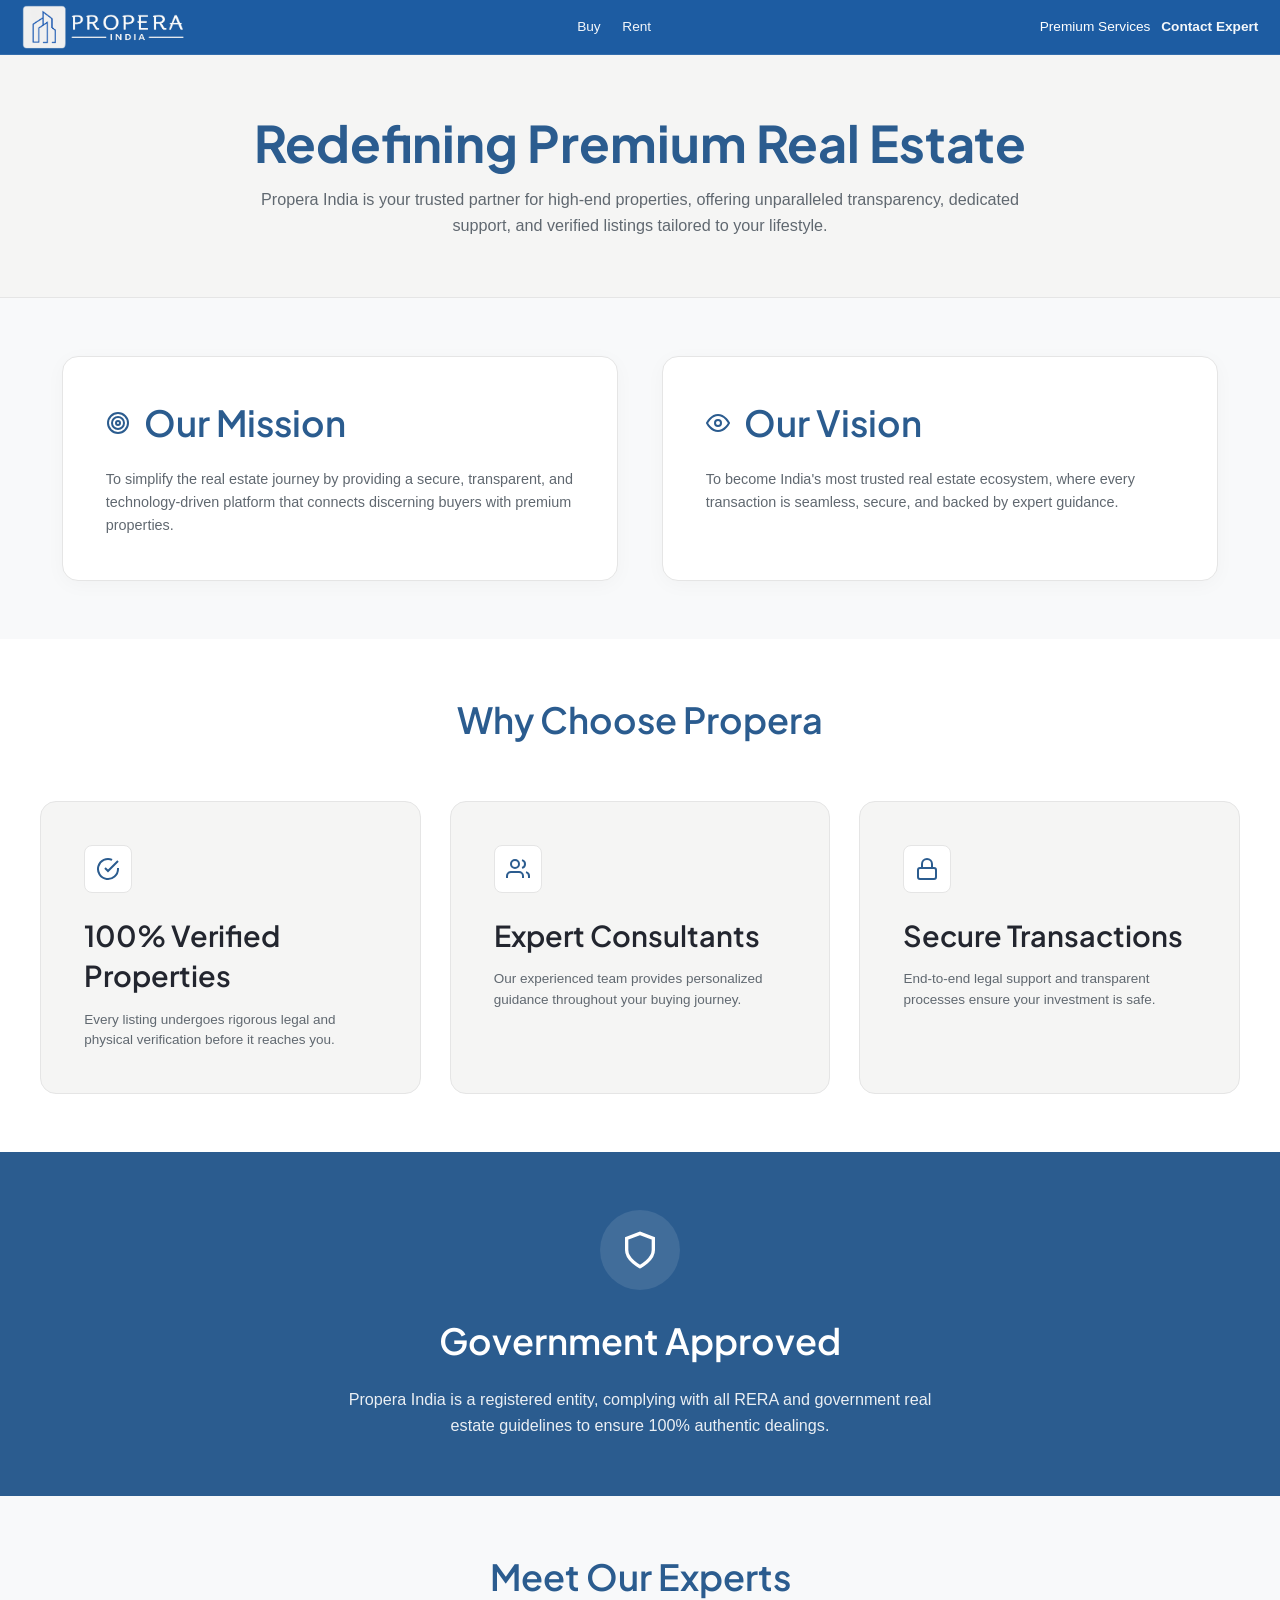
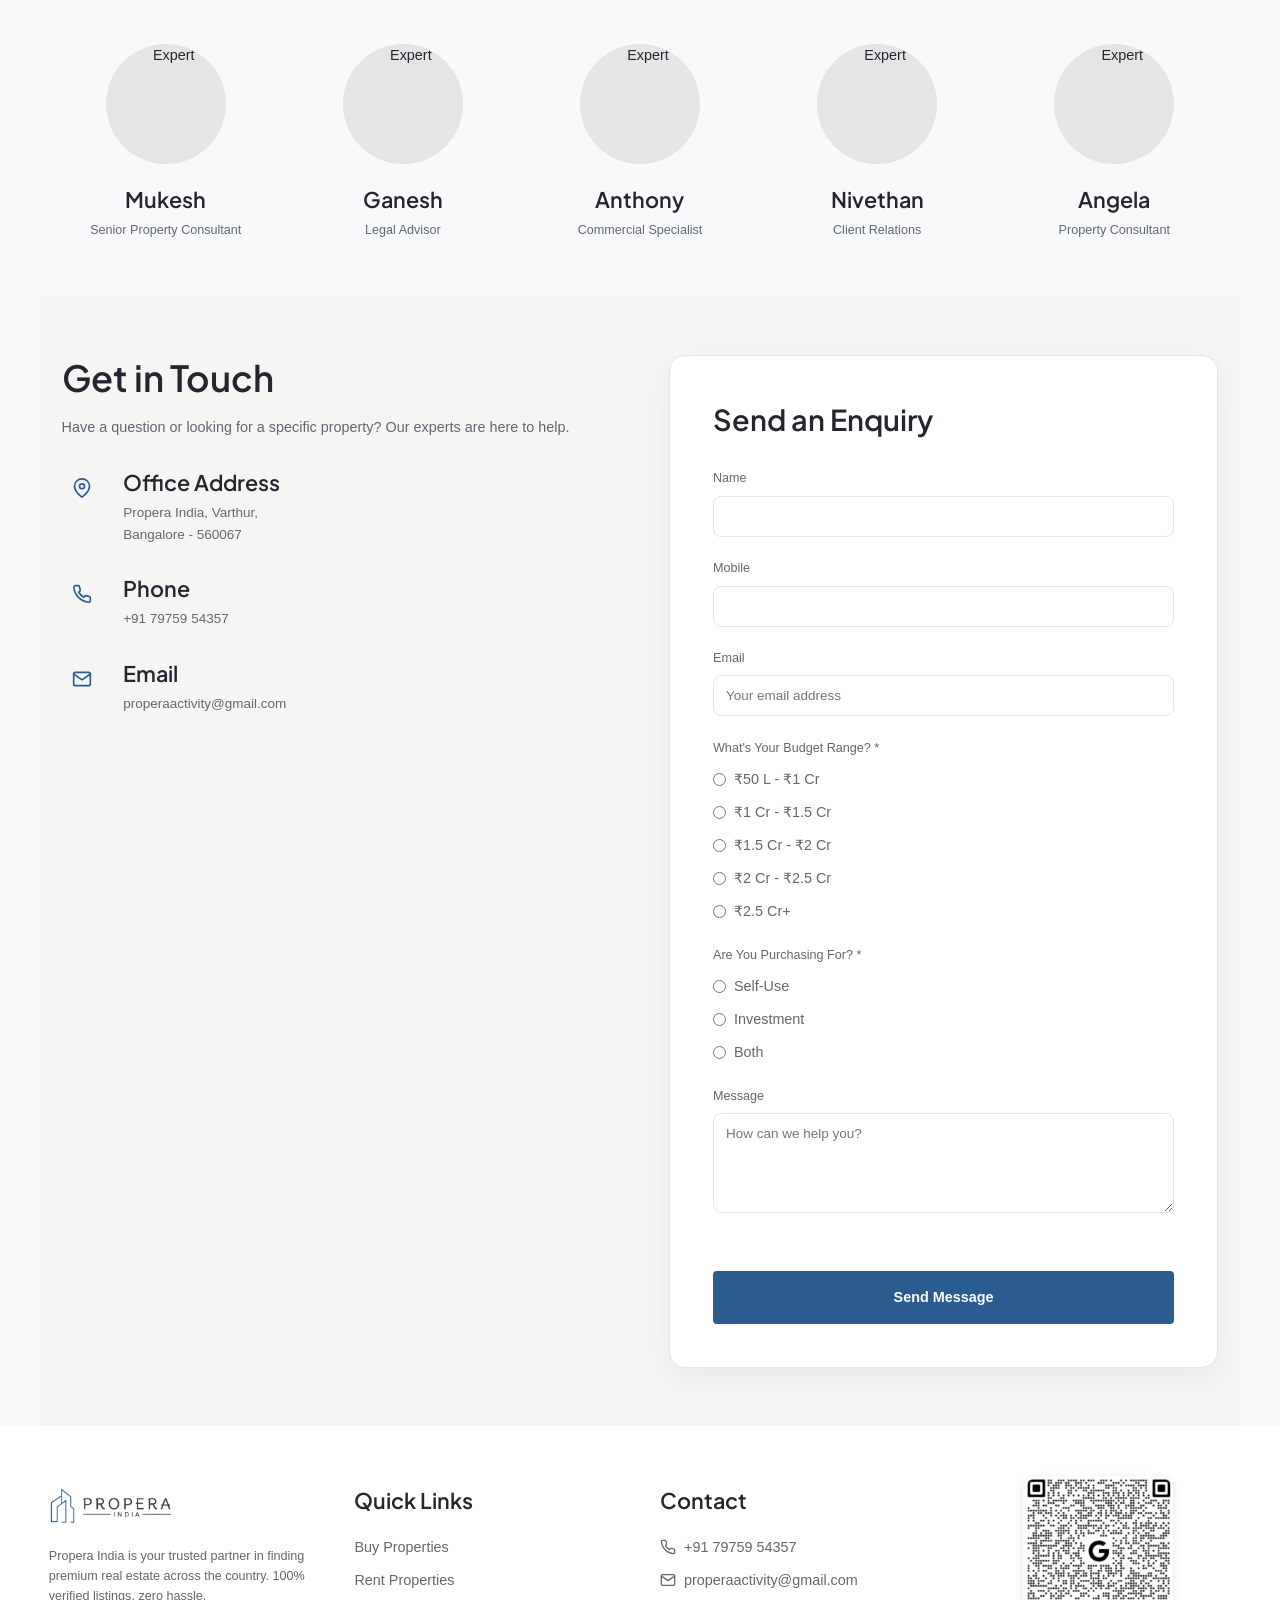
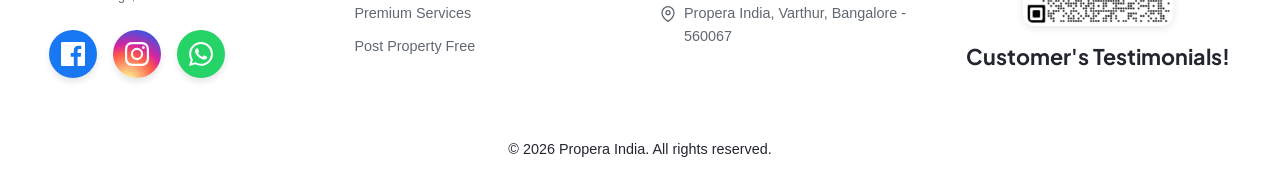
==== about-contact.html @ 92780ba9 "alignment fix" ====
<!DOCTYPE html>
<html lang="en">
<head>
    <meta charset="UTF-8">
    <meta name="viewport" content="width=device-width, initial-scale=1.0">
    <title>About Us & Contact - Propera India</title>
    
    <link rel="preconnect" href="https://fonts.googleapis.com">
    <link rel="preconnect" href="https://fonts.gstatic.com" crossorigin>
    <link href="https://fonts.googleapis.com/css2?family=Plus+Jakarta+Sans:wght@400;500;600;700&display=swap" rel="stylesheet">
    
    <link rel="stylesheet" href="css/navbar.css">
    <link rel="stylesheet" href="css/design-system.css">
    <link rel="stylesheet" href="css/about.css">


  


  
    
    <script src="js/form-handler.js" defer></script>
    <link rel="stylesheet" href="css/responsive.css">
</head>
<body class="theme-root">

  <!-- Navbar -->
  <header class="navbar">
    <div class="navbar-container">
      <div class="logo">
        <a href="index.html" style="display:flex; align-items:center;">
            <img src="assets/RibbonLogo.png" alt="Propera Logo" style="height: 44px; width: auto; object-fit: contain;">
        </a>
      </div>
      <nav class="nav-links">
        <a href="searchbuy.html" class="nav-item">Buy</a>
        <a href="searchrent.html" class="nav-item">Rent</a>
      </nav>
      <div class="nav-actions">
        <a href="premium-services.html" class="nav-item" style="color: white;">Premium Services</a>
        <a href="about-contact.html#contact" class="nav-item contact-expert-btn">Contact Expert</a>
      </div>
    </div>
  </header>

    <main>
        <!-- Hero Section -->
        <section class="about-hero">
            <div class="about-hero-content">
                <h1>Redefining Premium Real Estate</h1>
                <p>Propera India is your trusted partner for high-end properties, offering unparalleled transparency, dedicated support, and verified listings tailored to your lifestyle.</p>
            </div>
        </section>

        <!-- Mission & Vision -->
        <section class="mission-vision">
            <div class="mv-card">
                <h2>
                    <svg width="24" height="24" viewBox="0 0 24 24" fill="none" stroke="currentColor" stroke-width="2"><circle cx="12" cy="12" r="10"></circle><circle cx="12" cy="12" r="6"></circle><circle cx="12" cy="12" r="2"></circle></svg>
                    Our Mission
                </h2>
                <p class="text-muted" style="line-height: 1.6;">To simplify the real estate journey by providing a secure, transparent, and technology-driven platform that connects discerning buyers with premium properties.</p>
            </div>
            <div class="mv-card">
                <h2>
                    <svg width="24" height="24" viewBox="0 0 24 24" fill="none" stroke="currentColor" stroke-width="2"><path d="M1 12s4-8 11-8 11 8 11 8-4 8-11 8-11-8-11-8z"></path><circle cx="12" cy="12" r="3"></circle></svg>
                    Our Vision
                </h2>
                <p class="text-muted" style="line-height: 1.6;">To become India's most trusted real estate ecosystem, where every transaction is seamless, secure, and backed by expert guidance.</p>
            </div>
        </section>

        <!-- Why Propera -->
        <section class="why-section">
            <h2 class="section-title">Why Choose Propera</h2>
            <div class="trust-grid">
                <div class="trust-card">
                    <div class="trust-icon">
                        <svg width="24" height="24" viewBox="0 0 24 24" fill="none" stroke="currentColor" stroke-width="2"><path d="M22 11.08V12a10 10 0 1 1-5.93-9.14"></path><polyline points="22 4 12 14.01 9 11.01"></polyline></svg>
                    </div>
                    <h3>100% Verified Properties</h3>
                    <p>Every listing undergoes rigorous legal and physical verification before it reaches you.</p>
                </div>
                <div class="trust-card">
                    <div class="trust-icon">
                        <svg width="24" height="24" viewBox="0 0 24 24" fill="none" stroke="currentColor" stroke-width="2"><path d="M17 21v-2a4 4 0 0 0-4-4H5a4 4 0 0 0-4 4v2"></path><circle cx="9" cy="7" r="4"></circle><path d="M23 21v-2a4 4 0 0 0-3-3.87"></path><path d="M16 3.13a4 4 0 0 1 0 7.75"></path></svg>
                    </div>
                    <h3>Expert Consultants</h3>
                    <p>Our experienced team provides personalized guidance throughout your buying journey.</p>
                </div>
                <div class="trust-card">
                    <div class="trust-icon">
                        <svg width="24" height="24" viewBox="0 0 24 24" fill="none" stroke="currentColor" stroke-width="2"><rect x="3" y="11" width="18" height="11" rx="2" ry="2"></rect><path d="M7 11V7a5 5 0 0 1 10 0v4"></path></svg>
                    </div>
                    <h3>Secure Transactions</h3>
                    <p>End-to-end legal support and transparent processes ensure your investment is safe.</p>
                </div>
            </div>
        </section>

        <!-- Government Verification -->
        <section class="gov-verified-section">
            <div class="gov-content">
                <div class="gov-shield">
                    <svg width="40" height="40" viewBox="0 0 24 24" fill="none" stroke="currentColor" stroke-width="2"><path d="M12 22s8-4 8-10V5l-8-3-8 3v7c0 6 8 10 8 10z"></path></svg>
                </div>
                <h2>Government Approved</h2>
                <p>Propera India is a registered entity, complying with all RERA and government real estate guidelines to ensure 100% authentic dealings.</p>
            </div>
        </section>

        <!-- Meet Experts -->
        <section class="team-section">
            <h2 class="section-title" style="margin-bottom: var(--space-xl);">Meet Our Experts</h2>
            <div class="team-grid">
                <div class="team-member">
                    <img src="https://images.unsplash.com/photo-1560250097-0b93528c311a?auto=format&fit=crop&w=200&q=80" alt="Expert" class="team-avatar">
                    <h4>Mukesh</h4>
                    <p class="team-role">Senior Property Consultant</p>
                </div>
                <div class="team-member">
                    <img src="https://images.unsplash.com/photo-1573496359142-b8d87734a5a2?auto=format&fit=crop&w=200&q=80" alt="Expert" class="team-avatar">
                    <h4>Ganesh</h4>
                    <p class="team-role">Legal Advisor</p>
                </div>
                <div class="team-member">
                    <img src="https://images.unsplash.com/photo-1519085360753-af0119f7cbe7?auto=format&fit=crop&w=200&q=80" alt="Expert" class="team-avatar">
                    <h4>Anthony</h4>
                    <p class="team-role">Commercial Specialist</p>
                </div>
                <div class="team-member">
                    <img src="https://images.unsplash.com/photo-1580489944761-15a19d654956?auto=format&fit=crop&w=200&q=80" alt="Expert" class="team-avatar">
                    <h4>Nivethan</h4>
                    <p class="team-role">Client Relations</p>
                </div>
                <div class="team-member">
                    <img src="https://images.unsplash.com/photo-1573497019940-1c28c88b4f3e?auto=format&fit=crop&w=200&q=80" alt="Expert" class="team-avatar">
                    <h4>Angela</h4>
                    <p class="team-role">Property Consultant</p>
                </div>
            </div>
        </section>

        <!-- Contact Section (Split Layout) -->
        <section id="contact" class="split-section" style="background: var(--color-5);">
            <div>
                <h2 class="text-h2" style="margin-bottom: var(--space-sm);">Get in Touch</h2>
                <p class="text-muted">Have a question or looking for a specific property? Our experts are here to help.</p>
                
                <div class="contact-details">
                    <div class="contact-item">
                        <div class="contact-icon">
                            <svg width="20" height="20" viewBox="0 0 24 24" fill="none" stroke="currentColor" stroke-width="2"><path d="M21 10c0 7-9 13-9 13s-9-6-9-13a9 9 0 0 1 18 0z"></path><circle cx="12" cy="10" r="3"></circle></svg>
                        </div>
                        <div>
                            <h4>Office Address</h4>
                            <p>Propera India, Varthur,<br>Bangalore - 560067</p>
                        </div>
                    </div>
                    <div class="contact-item">
                        <div class="contact-icon">
                            <svg width="20" height="20" viewBox="0 0 24 24" fill="none" stroke="currentColor" stroke-width="2"><path d="M22 16.92v3a2 2 0 0 1-2.18 2 19.79 19.79 0 0 1-8.63-3.07 19.5 19.5 0 0 1-6-6 19.79 19.79 0 0 1-3.07-8.67A2 2 0 0 1 4.11 2h3a2 2 0 0 1 2 1.72 12.84 12.84 0 0 0 .7 2.81 2 2 0 0 1-.45 2.11L8.09 9.91a16 16 0 0 0 6 6l1.27-1.27a2 2 0 0 1 2.11-.45 12.84 12.84 0 0 0 2.81.7A2 2 0 0 1 22 16.92z"></path></svg>
                        </div>
                        <div>
                            <h4>Phone</h4>
                            <p>+91 79759 54357</p>
                        </div>
                    </div>
                    <div class="contact-item">
                        <div class="contact-icon">
                            <svg width="20" height="20" viewBox="0 0 24 24" fill="none" stroke="currentColor" stroke-width="2"><path d="M4 4h16c1.1 0 2 .9 2 2v12c0 1.1-.9 2-2 2H4c-1.1 0-2-.9-2-2V6c0-1.1.9-2 2-2z"></path><polyline points="22,6 12,13 2,6"></polyline></svg>
                        </div>
                        <div>
                            <h4>Email</h4>
                            <p>properaactivity@gmail.com</p>
                        </div>
                    </div>
                </div>
            </div>

            <div class="form-card">
                <h3 class="text-h3" style="margin-bottom: var(--space-lg);">Send an Enquiry</h3>
                <form class="form-auto-submit" data-source="Contact Form">
                    <div class="form-group">
                        <label class="input-label">Name</label>
                        <input type="text" class="input-field" style="background: white;" name="name" required>
                    </div>
                    <div class="form-group">
                        <label class="input-label">Mobile</label>
                        <input type="tel" class="input-field" style="background: white;" name="phone" required>
                    </div>
                    <div class="form-group">
                        <label class="input-label">Email</label>
                        <input type="email" class="input-field" style="background: white;" name="email" placeholder="Your email address">
                    </div>
                    <div class="form-group" style="margin-top: var(--space-md);">
                        <label class="input-label">What's Your Budget Range? *</label>
                        <div style="display: flex; flex-direction: column; gap: 10px; margin-top: 10px; color: var(--color-text-muted);">
                            <label style="display: flex; align-items: center; gap: 8px; cursor: pointer;"><input type="radio" name="budget" value="₹50 L - ₹1 Cr" required> ₹50 L - ₹1 Cr</label>
                            <label style="display: flex; align-items: center; gap: 8px; cursor: pointer;"><input type="radio" name="budget" value="₹1 Cr - ₹1.5 Cr" required> ₹1 Cr - ₹1.5 Cr</label>
                            <label style="display: flex; align-items: center; gap: 8px; cursor: pointer;"><input type="radio" name="budget" value="₹1.5 Cr - ₹2 Cr" required> ₹1.5 Cr - ₹2 Cr</label>
                            <label style="display: flex; align-items: center; gap: 8px; cursor: pointer;"><input type="radio" name="budget" value="₹2 Cr - ₹2.5 Cr" required> ₹2 Cr - ₹2.5 Cr</label>
                            <label style="display: flex; align-items: center; gap: 8px; cursor: pointer;"><input type="radio" name="budget" value="₹2.5 Cr+" required> ₹2.5 Cr+</label>
                        </div>
                    </div>
                    <div class="form-group" style="margin-top: var(--space-md);">
                        <label class="input-label">Are You Purchasing For? *</label>
                        <div style="display: flex; flex-direction: column; gap: 10px; margin-top: 10px; color: var(--color-text-muted);">
                            <label style="display: flex; align-items: center; gap: 8px; cursor: pointer;"><input type="radio" name="interestedIn" value="Self-Use" required> Self-Use</label>
                            <label style="display: flex; align-items: center; gap: 8px; cursor: pointer;"><input type="radio" name="interestedIn" value="Investment" required> Investment</label>
                            <label style="display: flex; align-items: center; gap: 8px; cursor: pointer;"><input type="radio" name="interestedIn" value="Both" required> Both</label>
                        </div>
                    </div>
                    <div class="form-group" style="margin-top: var(--space-md);">
                        <label class="input-label">Message</label>
                        <textarea class="input-field" style="background: white;" name="message" placeholder="How can we help you?" required></textarea>
                    </div>
                    <button type="submit" class="btn btn-primary btn-block" style="margin-top: var(--space-lg); width: 100%; padding: 15px;">Send Message</button>
                </form>
            </div>
        </section>

    </main>

    

<script src="js/app.js" defer></script>

<footer style="padding: 60px 20px 20px 20px; background: white; border-top: 1px solid var(--border);">
    <div class="container grid grid-cols-4" style="gap: 40px; margin-bottom: 40px;">
      <div>
        <img src="assets/logoDARK.png" alt="Propera Logo" style="height: 40px; margin-bottom: 20px;">
        <p class="text-muted text-body-sm">Propera India is your trusted partner in finding premium real estate across the country. 100% verified listings, zero hassle.</p>
        <div style="margin-top: 24px;">
          <div style="display: flex; gap: 16px;">
            <a href="https://www.facebook.com/people/Propera-India-Realty/61590039786236/" target="_blank" rel="noopener" style="display: flex; align-items: center; justify-content: center; width: 48px; height: 48px; background: #1877F2; color: white; border-radius: 50%; text-decoration: none; transition: transform 0.2s; box-shadow: 0 4px 6px rgba(0,0,0,0.1);" onmouseover="this.style.transform='scale(1.15)'" onmouseout="this.style.transform='scale(1)'" aria-label="Facebook">
              <svg width="24" height="24" fill="currentColor" viewBox="0 0 24 24"><path d="M22.675 0h-21.35C.597 0 0 .597 0 1.325v21.351C0 23.403.597 24 1.325 24H12.82v-9.294H9.692v-3.622h3.128V8.413c0-3.1 1.893-4.788 4.659-4.788 1.325 0 2.463.099 2.795.143v3.24l-1.918.001c-1.504 0-1.795.715-1.795 1.763v2.313h3.587l-.467 3.622h-3.12V24h6.116c.73 0 1.323-.597 1.323-1.325V1.325C24 .597 23.403 0 22.675 0z"/></svg>
            </a>
            <a href="https://www.instagram.com/propera.india/" target="_blank" rel="noopener" style="display: flex; align-items: center; justify-content: center; width: 48px; height: 48px; background: radial-gradient(circle at 30% 107%, #fdf497 0%, #fdf497 5%, #fd5949 45%,#d6249f 60%,#285AEB 90%); color: white; border-radius: 50%; text-decoration: none; transition: transform 0.2s; box-shadow: 0 4px 6px rgba(0,0,0,0.1);" onmouseover="this.style.transform='scale(1.15)'" onmouseout="this.style.transform='scale(1)'" aria-label="Instagram">
              <svg width="24" height="24" fill="currentColor" viewBox="0 0 24 24"><path d="M12 2.163c3.204 0 3.584.012 4.85.07 3.252.148 4.771 1.691 4.919 4.919.058 1.265.069 1.645.069 4.849 0 3.205-.012 3.584-.069 4.849-.149 3.225-1.664 4.771-4.919 4.919-1.266.058-1.644.07-4.85.07-3.204 0-3.584-.012-4.849-.07-3.26-.149-4.771-1.699-4.919-4.92-.058-1.265-.07-1.644-.07-4.849 0-3.204.013-3.583.07-4.849.149-3.227 1.664-4.771 4.919-4.919 1.266-.057 1.645-.069 4.849-.069zM12 0C8.741 0 8.333.014 7.053.072 2.695.272.273 2.69.073 7.052.014 8.333 0 8.741 0 12c0 3.259.014 3.668.072 4.948.2 4.358 2.618 6.78 6.98 6.98C8.333 23.986 8.741 24 12 24c3.259 0 3.668-.014 4.948-.072 4.354-.2 6.782-2.618 6.979-6.98.059-1.28.073-1.689.073-4.948 0-3.259-.014-3.667-.072-4.947-.196-4.354-2.617-6.78-6.979-6.98C15.668.014 15.259 0 12 0zm0 5.838a6.162 6.162 0 100 12.324 6.162 6.162 0 000-12.324zM12 16a4 4 0 110-8 4 4 0 010 8zm6.406-11.845a1.44 1.44 0 100 2.881 1.44 1.44 0 000-2.881z"/></svg>
            </a>
            <a href="https://wa.me/917975954357" target="_blank" rel="noopener" style="display: flex; align-items: center; justify-content: center; width: 48px; height: 48px; background: #25D366; color: white; border-radius: 50%; text-decoration: none; transition: transform 0.2s; box-shadow: 0 4px 6px rgba(0,0,0,0.1);" onmouseover="this.style.transform='scale(1.15)'" onmouseout="this.style.transform='scale(1)'" aria-label="WhatsApp">
              <svg width="24" height="24" fill="currentColor" viewBox="0 0 24 24"><path d="M17.472 14.382c-.297-.149-1.758-.867-2.03-.967-.273-.099-.471-.148-.67.15-.197.297-.767.966-.94 1.164-.173.199-.347.223-.644.075-.297-.15-1.255-.463-2.39-1.475-.883-.788-1.48-1.761-1.653-2.059-.173-.297-.018-.458.13-.606.134-.133.298-.347.446-.52.149-.174.198-.298.298-.497.099-.198.05-.371-.025-.52-.075-.149-.669-1.612-.916-2.207-.242-.579-.487-.5-.669-.51a12.8 12.8 0 0 0-.57-.01c-.198 0-.52.074-.792.372-.272.297-1.04 1.016-1.04 2.479 0 1.462 1.065 2.875 1.213 3.074.149.198 2.096 3.2 5.077 4.487.709.306 1.262.489 1.694.625.712.227 1.36.195 1.871.118.571-.085 1.758-.719 2.006-1.413.248-.694.248-1.289.173-1.413-.074-.124-.272-.198-.57-.347m-5.421 7.403h-.004a9.87 9.87 0 0 1-5.031-1.378l-.361-.214-3.741.982.998-3.648-.235-.374a9.86 9.86 0 0 1-1.51-5.26c.001-5.45 4.436-9.884 9.888-9.884 2.64 0 5.122 1.03 6.988 2.898a9.825 9.825 0 0 1 2.893 6.994c-.003 5.45-4.437 9.884-9.885 9.884m8.413-18.297A11.815 11.815 0 0 0 12.05 0C5.495 0 .16 5.335.157 11.892c0 2.096.547 4.142 1.588 5.945L.057 24l6.305-1.654a11.882 11.882 0 0 0 5.683 1.448h.005c6.554 0 11.89-5.335 11.893-11.893a11.821 11.821 0 0 0-3.48-8.413z"/></svg>
            </a>
          </div>
        </div>
      </div>
      <div>
        <h4 class="text-h4" style="margin-bottom: 20px;">Quick Links</h4>
        <ul style="list-style: none; padding: 0; display: flex; flex-direction: column; gap: 10px;">
          <li><a href="searchbuy.html" style="color: var(--text-secondary); text-decoration: none;">Buy Properties</a></li>
          <li><a href="searchrent.html" style="color: var(--text-secondary); text-decoration: none;">Rent Properties</a></li>
          <li><a href="premium-services.html" style="color: var(--text-secondary); text-decoration: none;">Premium Services</a></li>
          <li><a href="post-property.html" style="color: var(--text-secondary); text-decoration: none;">Post Property Free</a></li>
        </ul>
      </div>
      <div>
        <h4 class="text-h4" style="margin-bottom: 20px;">Contact</h4>
        <ul style="list-style: none; padding: 0; display: flex; flex-direction: column; gap: 10px;">
          <li style="color: var(--text-secondary); display: flex; align-items: center; gap: 8px;">
            <svg width="16" height="16" viewBox="0 0 24 24" fill="none" stroke="currentColor" stroke-width="2" stroke-linecap="round" stroke-linejoin="round"><path d="M22 16.92v3a2 2 0 0 1-2.18 2 19.79 19.79 0 0 1-8.63-3.07 19.5 19.5 0 0 1-6-6 19.79 19.79 0 0 1-3.07-8.67A2 2 0 0 1 4.11 2h3a2 2 0 0 1 2 1.72 12.84 12.84 0 0 0 .7 2.81 2 2 0 0 1-.45 2.11L8.09 9.91a16 16 0 0 0 6 6l1.27-1.27a2 2 0 0 1 2.11-.45 12.84 12.84 0 0 0 2.81.7A2 2 0 0 1 22 16.92z"></path></svg>
            +91 79759 54357
          </li>
          <li style="color: var(--text-secondary); display: flex; align-items: center; gap: 8px;">
            <svg width="16" height="16" viewBox="0 0 24 24" fill="none" stroke="currentColor" stroke-width="2" stroke-linecap="round" stroke-linejoin="round"><path d="M4 4h16c1.1 0 2 .9 2 2v12c0 1.1-.9 2-2 2H4c-1.1 0-2-.9-2-2V6c0-1.1.9-2 2-2z"></path><polyline points="22,6 12,13 2,6"></polyline></svg>
            properaactivity@gmail.com
          </li>
          <li style="color: var(--text-secondary); display: flex; align-items: flex-start; gap: 8px;">
            <svg width="16" height="16" viewBox="0 0 24 24" fill="none" stroke="currentColor" stroke-width="2" stroke-linecap="round" stroke-linejoin="round" style="flex-shrink: 0; margin-top: 4px;"><path d="M21 10c0 7-9 13-9 13s-9-6-9-13a9 9 0 0 1 18 0z"></path><circle cx="12" cy="10" r="3"></circle></svg>
            <span>Propera India, Varthur, Bangalore - 560067</span>
          </li>
        </ul>
      </div>
          <div style="text-align: center; display: flex; flex-direction: column; align-items: center; justify-content: center; margin-top: -16px;">
        <img src="assets/QR.png" alt="Customer Testimonials QR Code" style="width: 150px; height: 150px; object-fit: contain; border-radius: 12px; margin-bottom: 16px; box-shadow: 0 2px 8px rgba(0,0,0,0.1);">
        <h4 style="margin: 0; font-weight: 700; font-size: 1.2rem; color: var(--text-primary); white-space: nowrap;">Customer's Testimonials!</h4>
      </div>
    </div>
    <div style="text-align: center; color: var(--text-muted); padding-top: 20px; border-top: 1px solid var(--border);">
      <p style="margin: 0;">&copy; 2026 Propera India. All rights reserved.</p>
    </div>
  </footer>

  
</body>
---- css/navbar.css ----
/* Shared Navbar - Consistent across all pages */
.navbar {
    position: sticky;
    top: 0;
    width: 100%;
    background-color: rgb(29, 92, 162) !important;
    background: rgb(29, 92, 162) !important;
    backdrop-filter: none !important;
    -webkit-backdrop-filter: none !important;
    z-index: 1000;
    border-bottom: 1px solid rgba(255, 255, 255, 0.1);
}

.navbar-container {
    display: flex;
    align-items: center;
    justify-content: space-between;
    height: 54px; /* Reduced from 60px (10% scale) */
    max-width: 1440px; /* Scaled from 1600px (10% scale) */
    margin: 0 auto;
    padding: 0 1.5rem;
}

.logo {
    flex-shrink: 0;
}

.logo a {
    text-decoration: none;
}

.nav-links {
    display: none;
    gap: 1rem; /* Reduced gap to fit all items */
    align-items: center;
    flex-shrink: 1; /* allow shrinking if needed */
}

@media (min-width: 1100px) {
    .nav-links {
        display: flex;
    }
}

@media (min-width: 1200px) {
    .nav-links {
        gap: 1.5rem; /* More space on large screens */
    }
}

.nav-item {
    font-size: 0.95rem; /* Increased from 0.85rem */
    font-weight: 500;
    color: rgba(255, 255, 255, 0.95);
    text-decoration: none;
    white-space: nowrap;
    transition: color 0.2s;
}

.nav-item:hover {
    color: #ffffff;
}

.nav-badge {
    background: #6366f1; /* updated badge color */
    color: white;
    font-size: 0.7rem; /* Increased from 0.625rem */
    font-weight: 600;
    padding: 0.15rem 0.4rem;
    border-radius: 4px;
    margin-left: 0.25rem;
    vertical-align: middle;
}

.nav-dropdown {
    position: relative;
}

.nav-dropdown-content {
    display: none;
    position: absolute;
    top: 100%;
    left: 0;
    background: white;
    border: 1px solid #e5e5e5;
    border-radius: 8px;
    padding: 1rem;
    box-shadow: 0 8px 24px rgba(0,0,0,0.08);
    min-width: 180px;
    z-index: 100;
}

.nav-dropdown:hover > .nav-dropdown-content {
    display: block;
}

/* Nested dropdown styles */
.nav-nested-dropdown {
    position: relative;
}

.nav-nested-dropdown-content {
    display: none;
    position: absolute;
    top: 0;
    left: 100%;
    background: white;
    border: 1px solid #e5e5e5;
    border-radius: 8px;
    padding: 0.5rem 1rem;
    box-shadow: 0 8px 24px rgba(0,0,0,0.08);
    min-width: 135px;
    z-index: 101;
    margin-left: 2px;
}

.nav-nested-dropdown:hover > .nav-nested-dropdown-content {
    display: block;
}

.nav-dropdown-content .nav-nested-dropdown > a {
    display: flex;
    justify-content: space-between;
    align-items: center;
}

.nav-dropdown-title {
    font-size: 0.75rem;
    font-weight: 600;
    color: #9ca3af;
    text-transform: uppercase;
    letter-spacing: 0.05em;
    margin-bottom: 0.5rem;
    display: block;
}

.nav-dropdown-content a {
    display: block;
    padding: 0.4rem 0;
    font-size: 0.95rem; /* Increased from 0.875rem */
    color: #374151;
    text-decoration: none;
}

.nav-dropdown-content a:hover {
    color: #2B5C8F;
}

.nav-actions {
    display: none;
    gap: 0.75rem; /* Slightly increased gap for larger elements */
    align-items: center;
    flex-shrink: 0;
}

@media (min-width: 1100px) {
    .nav-actions {
        display: flex;
    }
}

.mobile-toggle {
    display: block;
    background: none;
    border: none;
    cursor: pointer;
    padding: 0.25rem;
    color: white; /* Changed from dark gray for blue navbar */
}

@media (min-width: 1100px) {
    .mobile-toggle {
        display: none;
    }
}

/* Mobile menu */
@media (max-width: 1099px) {
    .navbar-container {
        flex-wrap: wrap;
        height: auto;
        min-height: 54px;
    }
    .logo, .mobile-toggle {
        display: flex;
        align-items: center;
        height: 54px;
    }
    .mobile-toggle {
        margin-left: auto;
    }
    .nav-links.active {
        display: flex;
        flex-direction: column;
        width: 100%;
        background: rgb(29, 92, 162);
        padding: 1rem 0;
        border-top: 1px solid rgba(255, 255, 255, 0.1);
        gap: 0.75rem;
    }
    .nav-actions {
        display: none;
        flex-direction: column;
        width: 100%;
        gap: 0.75rem;
    }
    .nav-actions.active {
        display: flex;
        width: 100%;
        background: rgb(29, 92, 162);
        padding: 0 0 1.5rem 0;
    }
    .nav-owner-cta, .contact-expert-btn, .whatsapp-btn {
        width: 100%;
        text-align: center;
        justify-content: center;
    }
}

@media (min-width: 1100px) {
    .nav-links.active {
        display: none;
    }
}

/* Nav Owner CTA */
.nav-owner-cta {
    position: relative;
    overflow: hidden;
    background: #2a2656;
    color: white;
    display: inline-flex;
    align-items: center;
    justify-content: center;
    padding: 0 1.25rem;
    height: 32px; /* Reduced to match slimmer navbar */
    border-radius: 9999px;
    font-size: 0.95rem; /* Increased from 0.85rem */
    text-decoration: none;
    font-weight: 600;
    min-width: 153px; /* Increased to fit larger text */
}

.contact-expert-btn {
    font-size: 0.95rem !important;
    font-weight: 600 !important;
    white-space: nowrap;
}

.whatsapp-btn {
    display: inline-flex;
    align-items: center;
    gap: 0.3rem;
    background: #25D366;
    color: white;
    padding: 0.5rem 1rem;
    border-radius: 9999px;
    font-size: 0.95rem;
    font-weight: 600;
    text-decoration: none;
    white-space: nowrap;
    transition: background 0.2s;
}

.whatsapp-btn:hover {
    background: #20BA56;
}

.cta-default, .cta-hover {
    position: absolute;
    display: flex;
    align-items: center;
    gap: 0.35rem;
    width: 100%;
    height: 100%;
    justify-content: center;
    transition: transform 0.3s cubic-bezier(0.4, 0, 0.2, 1), filter 0.3s cubic-bezier(0.4, 0, 0.2, 1), opacity 0.3s ease;
}

.cta-default {
    transform: translateY(0);
    filter: blur(0);
    opacity: 1;
}

.cta-hover {
    transform: translateY(100%);
    opacity: 0;
}

.nav-owner-cta:hover .cta-default {
    transform: translateY(-50%);
    filter: blur(4px);
    opacity: 0;
}

.nav-owner-cta:hover .cta-hover {
    transform: translateY(0);
    opacity: 1;
}
---- css/design-system.css ----
/* 
  Propera India - Global Design System & Foundational Architecture
  Prioritizing performance, lightweight UI, and a premium feel.
*/

:root {
  /* Foundational Typography */
  --font-primary: 'Inter', -apple-system, BlinkMacSystemFont, "Segoe UI", Roboto, Helvetica, Arial, sans-serif;
  --font-heading: 'Plus Jakarta Sans', var(--font-primary); /* Use primary sans-serif fallback for consistency */
  
  /* Text Colors */
  --text-primary: #23262F;
  --text-secondary: #606870;
  --text-light: #FFFFFF;
  
  /* Background Colors */
  --bg-white: #FFFFFF;
  --bg-off-white: #F8F9FA;
  
  /* Spacing Rhythm */
  --space-xs: 0.5rem;
  --space-sm: 1rem;
  --space-md: 1.5rem;
  --space-lg: 2rem;
  --space-xl: 3rem;
  --space-xxl: 5rem;
  --space-section: 8rem;

  /* Border Radius */
  --radius-sm: 4px;
  --radius-md: 8px;
  --radius-lg: 16px;
  --radius-full: 9999px;

  /* Shadows for Premium Depth */
  --shadow-sm: 0 2px 8px rgba(0, 0, 0, 0.04);
  --shadow-md: 0 8px 24px rgba(0, 0, 0, 0.08);
  --shadow-lg: 0 16px 32px rgba(0, 0, 0, 0.12);
  --shadow-floating: 0 24px 48px rgba(0, 0, 0, 0.16);

  /* Transitions */
  --transition-fast: 0.2s cubic-bezier(0.4, 0, 0.2, 1);
  --transition-smooth: 0.3s cubic-bezier(0.4, 0, 0.2, 1);
}

/* ==========================================================================
   COLOR SYSTEM PLACEHOLDERS
   DO NOT finalize colors. Inject globally later.
   ========================================================================== */
.first-color { background: #F8F9FA; }
.second-color { background: #d3d6db; }
.third-color { background: #2B5C8F; }
.fourth-color { background: #2B5C8F; }

/* Variables referencing the color palette for component usage */
.theme-root {
  --color-1: #F8F9FA;
  --color-2: #d3d6db;
  --color-3: #2B5C8F;
  --color-4: #2B5C8F;
  --color-5: #f5f5f4;
  --color-border: #e5e5e5;
  --color-text: #23262F;
  --color-text-muted: #606870;
  --space-2xl: 4rem;
}

/* ==========================================================================
   RESET & BASE
   ========================================================================== */
*, *::before, *::after {
  box-sizing: border-box;
  margin: 0;
  padding: 0;
}

html {
  scroll-behavior: smooth;
  /* Fluid typography: scaled down by 10% from original (14.4px max instead of 16px) */
  font-size: clamp(12.6px, 0.9vw + 9px, 14.4px);
}

body {
  font-family: var(--font-primary);
  color: var(--text-primary);
  background-color: var(--bg-off-white);
  line-height: 1.6;
  -webkit-font-smoothing: antialiased;
  -moz-osx-font-smoothing: grayscale;
  overflow-x: hidden;
  /* Removed zoom: 0.9 as it breaks responsive design on resize */
}

img, picture, video, canvas, svg {
  display: block;
  max-width: 100%;
  height: auto;
}

a {
  color: inherit;
  text-decoration: none;
}

button {
  background: none;
  border: none;
  font: inherit;
  cursor: pointer;
}

/* ==========================================================================
   TYPOGRAPHY
   ========================================================================== */
h1, h2, h3, h4, h5, h6 {
  font-family: var(--font-heading);
  line-height: 1.2;
  font-weight: 600;
  margin-bottom: var(--space-md);
}

.text-display { font-size: clamp(2.5rem, 5vw, 4.5rem); letter-spacing: -0.02em; }
.text-h1 { font-size: clamp(2rem, 4vw, 3.5rem); letter-spacing: -0.01em; }
.text-h2 { font-size: clamp(1.75rem, 3vw, 2.5rem); }
.text-h3 { font-size: clamp(1.5rem, 2vw, 2rem); }
.text-body-lg { font-size: 1.125rem; }
.text-body { font-size: 1rem; }
.text-body-sm { font-size: 0.875rem; }
.text-muted { color: var(--text-secondary); }

/* ==========================================================================
   LAYOUT SYSTEM
   ========================================================================== */
.container {
  width: 100%;
  max-width: 1440px; /* Scaled down 10% from 1600px */
  margin: 0 auto;
  padding: 0 var(--space-md);
}

@media (min-width: 768px) {
  .container { padding: 0 var(--space-xl); }
}

.section {
  padding: var(--space-xxl) 0;
}

@media (min-width: 1024px) {
  .section { padding: var(--space-section) 0; }
}

.grid {
  display: grid;
  gap: var(--space-lg);
}

.grid-cols-2 { grid-template-columns: repeat(1, 1fr); }
.grid-cols-3 { grid-template-columns: repeat(1, 1fr); }
.grid-cols-4 { grid-template-columns: repeat(1, 1fr); }

@media (min-width: 768px) {
  .grid-cols-2 { grid-template-columns: repeat(2, 1fr); }
  .grid-cols-3 { grid-template-columns: repeat(2, 1fr); }
  .grid-cols-4 { grid-template-columns: repeat(2, 1fr); }
}

@media (min-width: 1024px) {
  .grid-cols-3 { grid-template-columns: repeat(3, 1fr); }
  .grid-cols-4 { grid-template-columns: repeat(4, 1fr); }
}

/* ==========================================================================
   COMPONENTS
   ========================================================================== */

/* Buttons */
.btn {
  display: inline-flex;
  align-items: center;
  justify-content: center;
  padding: 0.6rem 1.25rem;
  border-radius: var(--radius-sm);
  font-weight: 600;
  transition: all 0.3s ease;
  text-align: center;
}

.btn-primary {
  background-color: var(--color-4, #2B5C8F);
  color: var(--text-light);
}

.btn-primary:hover {
  background-color: var(--color-3, #2B5C8F);
  transform: translateY(-2px);
  box-shadow: var(--shadow-md);
}

.btn-secondary {
  background-color: var(--color-1, #F8F9FA);
  color: var(--color-4, #2B5C8F);
}

.btn-secondary:hover {
  background-color: var(--color-2, #d3d6db);
}

.btn-outline {
  border: 1px solid var(--color-border, #e5e5e5);
  color: var(--text-primary, #23262F);
}

.btn-outline:hover {
  background-color: var(--bg-off-white, #F8F9FA);
  border-color: var(--text-secondary, #606870);
  color: var(--text-primary, #23262F);
}

/* Cards (Property Cards) */
.card {
  background: var(--bg-white);
  border-radius: var(--radius-lg);
  overflow: hidden;
  box-shadow: var(--shadow-sm);
  transition: var(--transition-smooth);
  display: flex;
  flex-direction: column;
}

.card:hover {
  transform: translateY(-4px);
  box-shadow: var(--shadow-lg);
}

.card-img-wrapper {
  position: relative;
  aspect-ratio: 4/3;
  overflow: hidden;
}

.card-img {
  width: 100%;
  height: 100%;
  object-fit: cover;
  transition: transform 0.5s ease;
}

.card:hover .card-img {
  transform: scale(1.05); /* Minimal animation */
}

.card-content {
  padding: var(--space-md);
  display: flex;
  flex-direction: column;
  flex-grow: 1;
}

/* Floating UI / Modals / Floating Search */
.floating-card {
  background: var(--bg-white);
  border-radius: var(--radius-lg);
  box-shadow: var(--shadow-floating);
  padding: var(--space-lg);
  z-index: 10;
}

.modal-overlay {
  position: fixed;
  top: 0; left: 0; right: 0; bottom: 0;
  background: rgba(0, 0, 0, 0.4);
  backdrop-filter: blur(4px); /* Minimal performance hit */
  display: flex;
  align-items: center;
  justify-content: center;
  z-index: 100;
  opacity: 0;
  pointer-events: none;
  transition: var(--transition-smooth);
}

.modal-overlay.active {
  opacity: 1;
  pointer-events: auto;
}

.modal-content {
  background: var(--bg-white);
  border-radius: var(--radius-lg);
  padding: var(--space-lg);
  width: 90%;
  max-width: 540px; /* Scaled down 10% from 600px */
  transform: translateY(20px);
  transition: var(--transition-smooth);
  max-height: 90vh;
  overflow-y: auto;
}

.modal-overlay.active .modal-content {
  transform: translateY(0);
}

/* Form Inputs & Search Bars */
.input-group {
  display: flex;
  flex-direction: column;
  gap: var(--space-xs);
  margin-bottom: var(--space-sm);
}

.input-label {
  font-size: 0.875rem;
  font-weight: 500;
  color: var(--text-secondary);
}

.input-field {
  padding: 0.875rem 1rem;
  border: 1px solid var(--color-2, #d3d6db);
  border-radius: var(--radius-md);
  font-family: var(--font-primary);
  font-size: 1rem;
  background: var(--bg-white);
  transition: var(--transition-fast);
}

.input-field:focus {
  outline: none;
  border-color: var(--color-3, #2B5C8F);
  box-shadow: 0 0 0 3px rgba(65, 95, 157, 0.1);
}

.search-bar {
  display: flex;
  background: var(--bg-white);
  border-radius: var(--radius-full);
  padding: 0.5rem;
  box-shadow: var(--shadow-md);
  align-items: center;
}

.search-input {
  flex: 1;
  border: none;
  padding: 0.5rem 1rem;
  background: transparent;
  font-size: 1rem;
}

.search-input:focus {
  outline: none;
}



/* Carousel Container Placeholder */
.carousel-container {
  display: flex;
  overflow-x: auto;
  scroll-snap-type: x mandatory;
  gap: var(--space-lg);
  padding-bottom: var(--space-md);
  scrollbar-width: none; /* Firefox */
}

.carousel-container::-webkit-scrollbar {
  display: none; /* Safari and Chrome */
}

.carousel-item {
  scroll-snap-align: start;
  flex: 0 0 85%;
}

@media (min-width: 768px) {
  .carousel-item {
    flex: 0 0 45%;
  }
}
@media (min-width: 1024px) {
  .carousel-item {
    flex: 0 0 30%;
  }
}

/* CTA Section */
.cta-section {
  background-color: var(--color-4, #2B5C8F);
  color: var(--text-light);
  padding: var(--space-xxl) 0;
  text-align: center;
  border-radius: var(--radius-lg);
  margin: var(--space-lg) 0;
}

/* ==========================================================================
   GLOBAL CARD CAROUSEL STYLES
   ========================================================================== */
.card-carousel {
    position: relative;
    width: 100%;
    height: 100%;
    overflow: hidden;
}

.card-carousel-track {
    display: flex;
    overflow-x: auto;
    scroll-snap-type: x mandatory;
    scrollbar-width: none; /* Firefox */
    scroll-behavior: smooth;
    width: 100%;
    height: 100%;
}
.card-carousel-track::-webkit-scrollbar {
    display: none; /* Chrome/Safari */
}

.carousel-slide {
    flex: 0 0 100%;
    width: 100%;
    height: 100%;
    aspect-ratio: 16/10;
    object-fit: cover;
    scroll-snap-align: start;
}

.carousel-prev, .carousel-next {
    position: absolute;
    top: 50%;
    transform: translateY(-50%);
    background: rgba(255, 255, 255, 0.8);
    color: #333;
    border: none;
    width: 32px;
    height: 32px;
    border-radius: 50%;
    cursor: pointer;
    display: flex;
    align-items: center;
    justify-content: center;
    font-size: 18px;
    font-weight: bold;
    opacity: 0;
    transition: opacity 0.2s, background 0.2s;
    z-index: 2;
}

.carousel-prev:hover, .carousel-next:hover {
    background: rgba(255, 255, 255, 1);
}

.card-carousel:hover .carousel-prev,
.card-carousel:hover .carousel-next {
    opacity: 1;
}

.carousel-prev {
    left: 8px;
}
.carousel-next {
    right: 8px;
}

.carousel-dots {
    position: absolute;
    bottom: 8px;
    left: 50%;
    transform: translateX(-50%);
    display: flex;
    gap: 4px;
    z-index: 2;
}

.carousel-dot {
    width: 6px;
    height: 6px;
    border-radius: 50%;
    background: rgba(255, 255, 255, 0.5);
    transition: background 0.2s;
}

.carousel-dot.active {
    background: white;
}
---- css/about.css ----
/* css/about.css */

/* Hero Section */
.about-hero {
    padding: var(--space-2xl) var(--space-md);
    background: var(--color-5);
    text-align: center;
    border-bottom: 1px solid var(--color-border);
}

.about-hero-content {
    max-width: 800px;
    margin: 0 auto;
}

.about-hero h1 {
    font-size: 2.5rem;
    color: var(--color-3);
    margin-bottom: var(--space-sm);
    font-weight: 700;
}

.about-hero p {
    font-size: 1.125rem;
    color: var(--color-text-muted);
    line-height: 1.6;
}

/* Mission & Vision */
.mission-vision {
    padding: var(--space-2xl) var(--space-md);
    max-width: 1200px;
    margin: 0 auto;
    display: grid;
    gap: var(--space-xl);
}

@media (min-width: 768px) {
    .mission-vision {
        grid-template-columns: 1fr 1fr;
    }
}

.mv-card {
    padding: var(--space-xl);
    background: white;
    border-radius: var(--radius-lg);
    border: 1px solid var(--color-border);
    box-shadow: 0 4px 20px rgba(0,0,0,0.03);
}

.mv-card h2 {
    font-size: 1.5rem;
    margin-bottom: var(--space-md);
    color: var(--color-3);
    display: flex;
    align-items: center;
    gap: var(--space-sm);
}

/* Why Propera (Trust Cards) */
.why-section {
    padding: var(--space-2xl) var(--space-md);
    background: white;
}

.section-title {
    text-align: center;
    font-size: 2rem;
    margin-bottom: var(--space-2xl);
    color: var(--color-3);
}

.trust-grid {
    max-width: 1200px;
    margin: 0 auto;
    display: grid;
    grid-template-columns: 1fr;
    gap: var(--space-lg);
}

@media (min-width: 640px) {
    .trust-grid {
        grid-template-columns: repeat(2, 1fr);
    }
}

@media (min-width: 1024px) {
    .trust-grid {
        grid-template-columns: repeat(3, 1fr);
    }
}

.trust-card {
    padding: var(--space-xl);
    background: var(--color-5);
    border-radius: var(--radius-lg);
    border: 1px solid var(--color-border);
    transition: transform 0.2s ease, box-shadow 0.2s ease;
}

.trust-card:hover {
    transform: translateY(-4px);
    box-shadow: 0 10px 30px rgba(0,0,0,0.06);
}

.trust-icon {
    width: 48px;
    height: 48px;
    background: white;
    border-radius: var(--radius-md);
    display: flex;
    align-items: center;
    justify-content: center;
    margin-bottom: var(--space-md);
    color: var(--color-3);
    border: 1px solid var(--color-border);
}

.trust-card h3 {
    font-size: 1.25rem;
    margin-bottom: var(--space-sm);
}

.trust-card p {
    color: var(--color-text-muted);
    font-size: 0.9375rem;
    line-height: 1.5;
}

/* Government Verification Section */
.gov-verified-section {
    padding: var(--space-2xl) var(--space-md);
    background: linear-gradient(135deg, var(--color-3) 0%, var(--color-4) 100%);
    color: white;
    text-align: center;
}

.gov-content {
    max-width: 800px;
    margin: 0 auto;
    display: flex;
    flex-direction: column;
    align-items: center;
}

.gov-shield {
    width: 80px;
    height: 80px;
    background: rgba(255,255,255,0.1);
    border-radius: 50%;
    display: flex;
    align-items: center;
    justify-content: center;
    margin-bottom: var(--space-lg);
}

.gov-verified-section h2 {
    font-size: 2.25rem;
    margin-bottom: var(--space-md);
}

.gov-verified-section p {
    font-size: 1.125rem;
    opacity: 0.9;
    max-width: 600px;
}

/* Meet Experts */
.team-section {
    padding: var(--space-2xl) var(--space-md);
    max-width: 1200px;
    margin: 0 auto;
}

.team-grid {
    display: grid;
    grid-template-columns: 1fr;
    gap: var(--space-lg);
}

@media (min-width: 640px) {
    .team-grid {
        grid-template-columns: repeat(2, 1fr);
    }
}

@media (min-width: 1024px) {
    .team-grid {
        grid-template-columns: repeat(5, 1fr);
    }
}

.team-member {
    text-align: center;
}

.team-avatar {
    width: 120px;
    height: 120px;
    border-radius: 50%;
    background: var(--color-border);
    margin: 0 auto var(--space-md);
    object-fit: cover;
}

.team-member h4 {
    font-size: 1.125rem;
    margin-bottom: 4px;
}

.team-role {
    font-size: 0.875rem;
    color: var(--color-text-muted);
    font-weight: 500;
}

/* Split Layouts (Careers & Contact) */
.split-section {
    padding: var(--space-2xl) var(--space-md);
    max-width: 1200px;
    margin: 0 auto;
    display: grid;
    gap: var(--space-2xl);
}

@media (min-width: 768px) {
    .split-section {
        grid-template-columns: 1fr 1fr;
        align-items: flex-start;
    }
}

/* Careers Specific */
.careers-section {
    background: var(--color-5);
}

.req-list {
    list-style: none;
    padding: 0;
    margin-top: var(--space-md);
}

.req-list li {
    display: flex;
    align-items: flex-start;
    gap: 12px;
    margin-bottom: var(--space-sm);
    font-size: 1rem;
    color: var(--color-text);
}

.req-list li svg {
    color: #10b981;
    flex-shrink: 0;
    margin-top: 2px;
}

/* Contact Specific */
.contact-details {
    display: flex;
    flex-direction: column;
    gap: var(--space-lg);
    margin-top: var(--space-lg);
}

.contact-item {
    display: flex;
    gap: var(--space-md);
    align-items: flex-start;
}

.contact-icon {
    width: 40px;
    height: 40px;
    background: var(--color-5);
    border-radius: var(--radius-sm);
    display: flex;
    align-items: center;
    justify-content: center;
    color: var(--color-3);
    flex-shrink: 0;
}

.contact-item h4 {
    font-size: 1rem;
    margin-bottom: 4px;
}

.contact-item p {
    color: var(--color-text-muted);
    font-size: 0.9375rem;
}

/* Forms */
.form-card {
    background: white;
    padding: var(--space-xl);
    border-radius: var(--radius-lg);
    border: 1px solid var(--color-border);
    box-shadow: 0 10px 30px rgba(0,0,0,0.05);
}

.form-group {
    margin-bottom: var(--space-md);
}

.input-label {
    display: block;
    margin-bottom: var(--space-xs);
    font-size: 0.875rem;
    font-weight: 500;
}

.input-field {
    width: 100%;
    padding: 12px;
    border: 1px solid var(--color-border);
    border-radius: var(--radius-md);
    font-family: inherit;
    font-size: 0.9375rem;
}

.input-field:focus {
    outline: none;
    border-color: var(--color-3);
}

textarea.input-field {
    resize: vertical;
    min-height: 100px;
}
---- css/responsive.css ----
/* 
  Global Responsive Reset & Utilities
  Ensures layout adaptability across all devices without altering the primary design language.
*/

/* 1. Universal Resets for Fluidity */
html, body {
  overflow-x: hidden;
  max-width: 100vw;
}

*, *::before, *::after {
  box-sizing: border-box;
}

/* Ensure all media and wrappers remain contained */
img, video, iframe, canvas, object, embed {
  max-width: 100% !important;
  height: auto;
}

/* Prevent long unbreakable strings from destroying layouts */
p, h1, h2, h3, h4, h5, h6, a, span, div {
  word-wrap: break-word;
  overflow-wrap: break-word;
}

/* Prevent table overflows */
table {
  max-width: 100%;
  width: 100%;
  display: block;
  overflow-x: auto;
  white-space: nowrap;
}

/* Ensure inputs and textareas don't overflow */
input, textarea, select {
  max-width: 100%;
}

/* Prevent button overflow */
button, .btn {
  max-width: 100%;
  white-space: normal;
  text-align: center;
}

/* 2. Responsive Container Override */
.container, .container-fluid, .wrapper, .main-container {
  width: 100% !important;
  max-width: 1440px !important;
  margin-left: auto !important;
  margin-right: auto !important;
  padding-left: clamp(1rem, 4vw, 2rem) !important;
  padding-right: clamp(1rem, 4vw, 2rem) !important;
}

/* 3. Typography Clamping Fallbacks (Injects responsiveness where fixed sizes exist) */
h1, .h1, .text-h1 { font-size: clamp(2rem, 5vw, 3.5rem) !important; line-height: 1.2 !important; }
h2, .h2, .text-h2 { font-size: clamp(1.75rem, 4vw, 2.5rem) !important; line-height: 1.3 !important; }
h3, .h3, .text-h3 { font-size: clamp(1.5rem, 3vw, 2rem) !important; line-height: 1.4 !important; }
h4, .h4, .text-h4 { font-size: clamp(1.25rem, 2.5vw, 1.5rem) !important; line-height: 1.4 !important; }
h5, .h5, .text-h5 { font-size: clamp(1.1rem, 2vw, 1.25rem) !important; line-height: 1.5 !important; }

/* 4. Global Flex and Grid Resets */
/* Transform fixed flex containers into wrapping flex containers if they overflow */
.flex, .flex-row, .d-flex {
  display: flex;
  flex-wrap: wrap;
  max-width: 100%;
}

/* Protect CSS Grids on small screens */
.grid, .grid-container, .card-grid, .properties-grid, .features-grid, .stats-grid, .highlights-grid, .amenities-grid, .landmarks-grid {
  display: grid;
  max-width: 100%;
}

/* Generic media queries to handle any straggling rigid columns */
@media (max-width: 1024px) {
  /* Force multiple columns to wrap gracefully if they rely on absolute widths */
  .col-md-6, .half-width, .w-50 {
    width: 100% !important;
    max-width: 100% !important;
    flex: 1 1 100% !important;
  }
}

@media (max-width: 768px) {
  /* Stack sections dynamically */
  section {
    padding-top: clamp(2rem, 5vw, 4rem) !important;
    padding-bottom: clamp(2rem, 5vw, 4rem) !important;
  }
  
  /* Reset rigid widths globally for mobile */
  [style*="width:"] {
    max-width: 100% !important;
  }
  
  /* Center align content block elements naturally */
  .center-mobile, .text-center-mobile {
    text-align: center !important;
    justify-content: center !important;
  }
  
  /* Footers */
  footer .grid {
    grid-template-columns: 1fr !important;
    gap: 2rem !important;
  }
  
  /* Navbar */
  .nav-links {
    flex-wrap: wrap;
  }
}
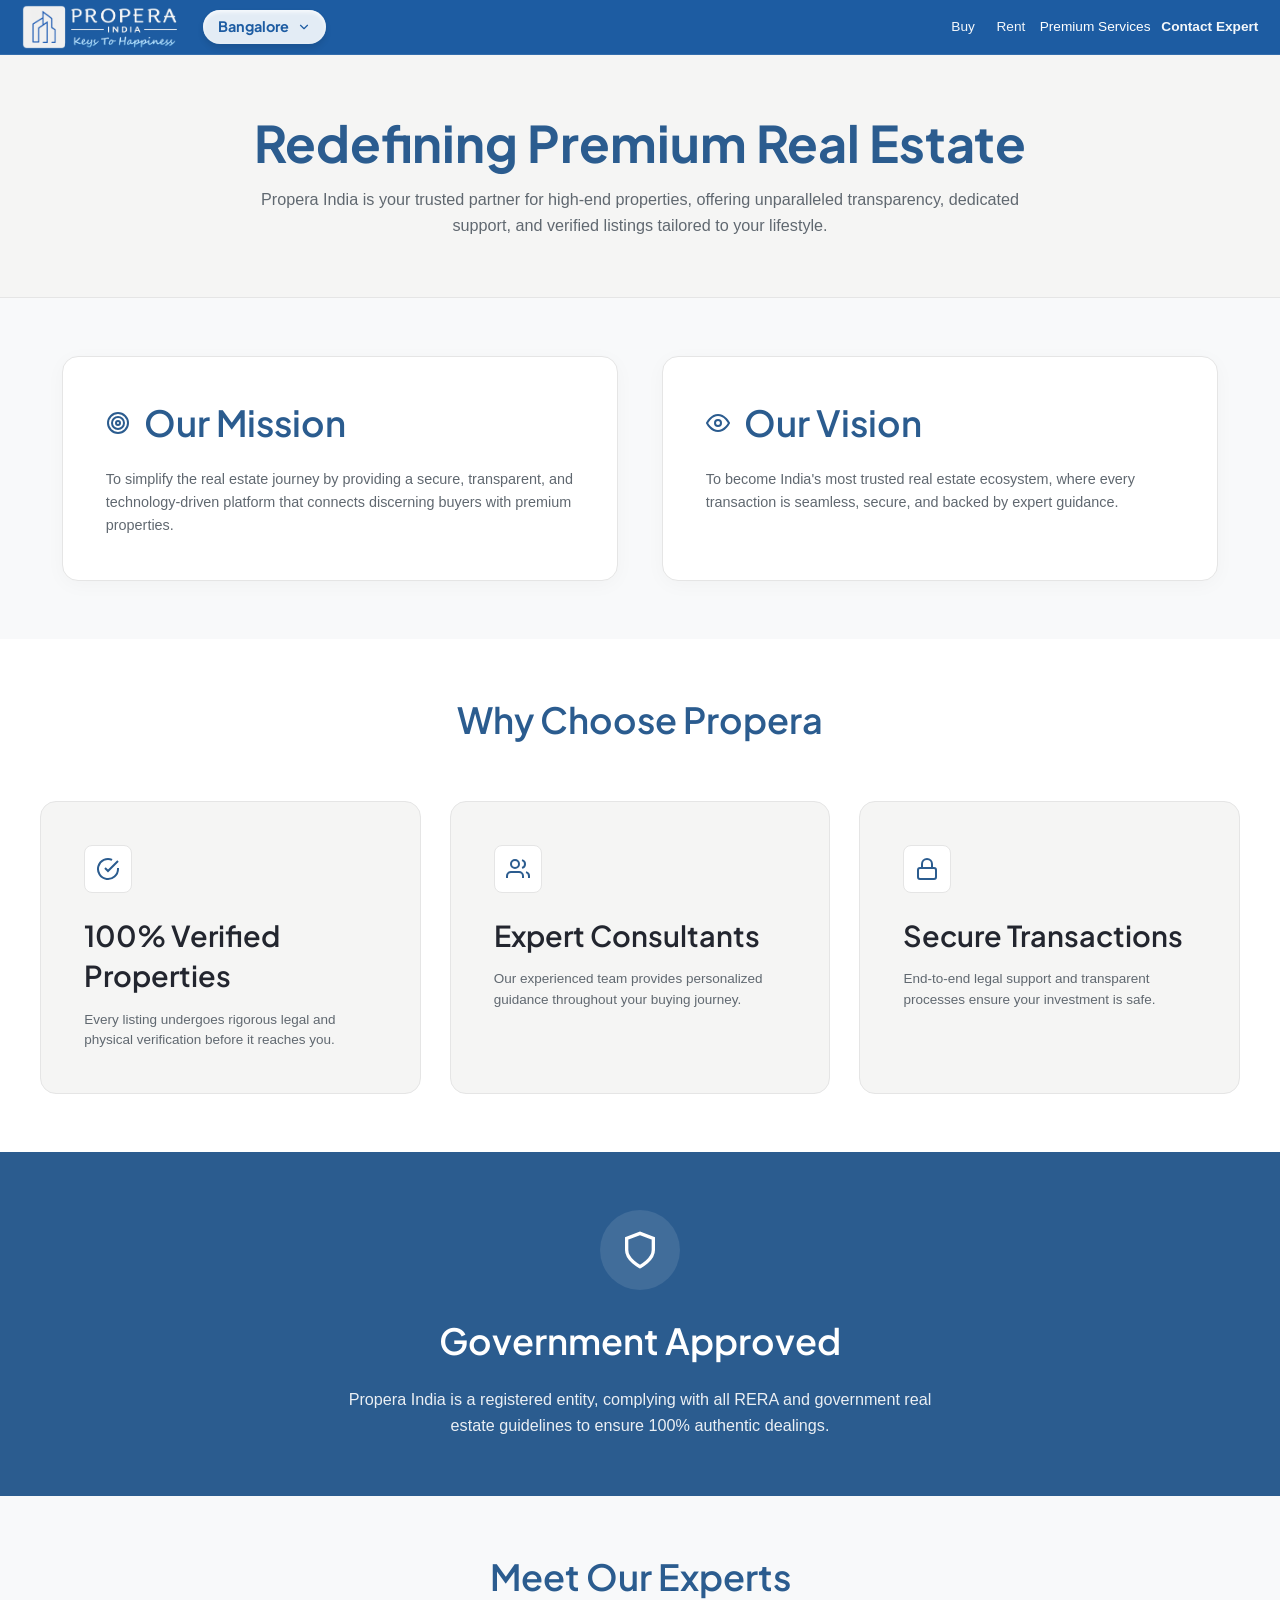
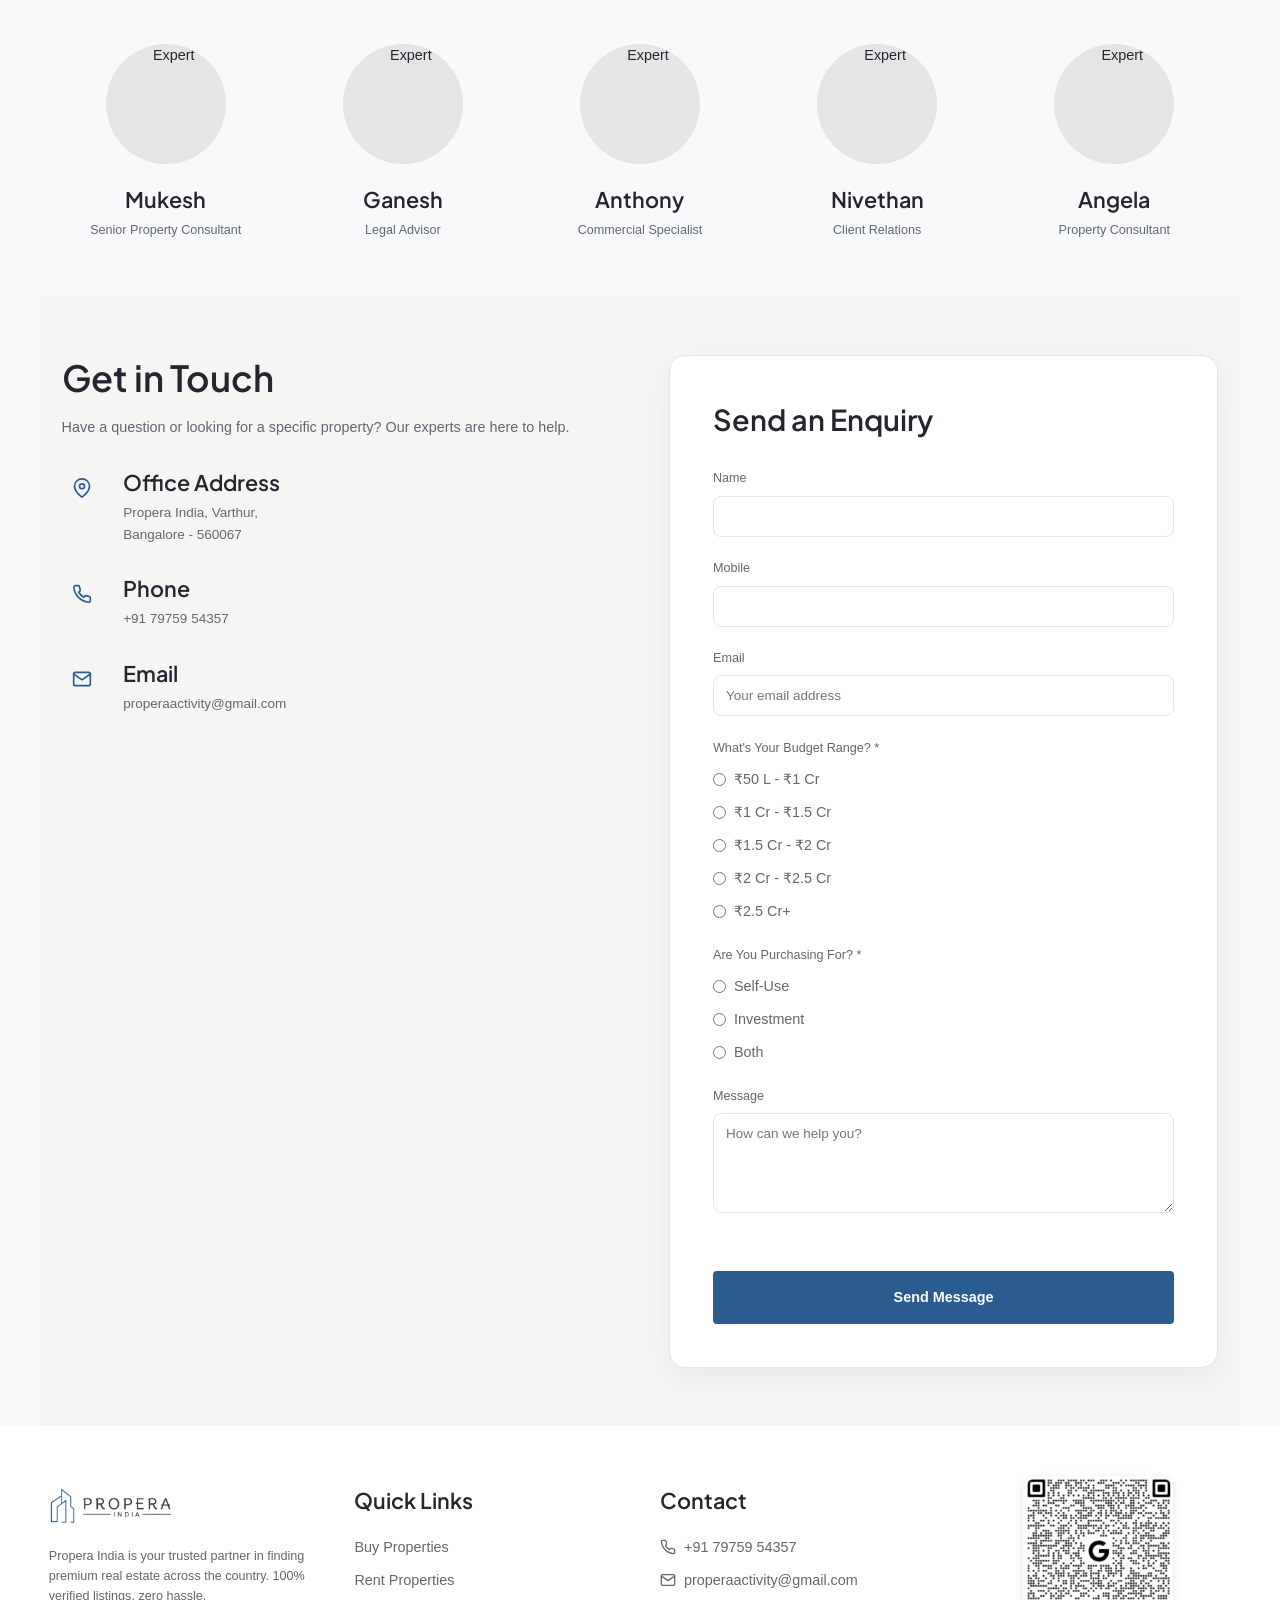
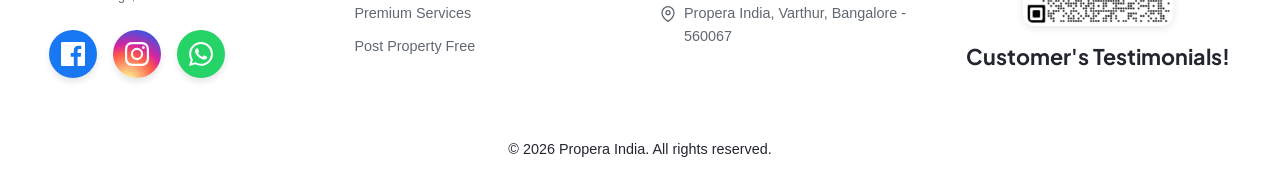
==== commit b18a057d: "major changes to filtering system" ====
--- a/about-contact.html
+++ b/about-contact.html
@@ -21,6 +21,12 @@
     
     <script src="js/form-handler.js" defer></script>
     <link rel="stylesheet" href="css/responsive.css">
+  
+  <!-- Vercel Web Analytics -->
+  <script>
+    window.va = window.va || function () { (window.vaq = window.vaq || []).push(arguments); };
+  </script>
+  <script defer src="/_vercel/insights/script.js"></script>
 </head>
 <body class="theme-root">
 
@@ -32,9 +38,17 @@
             <img src="assets/RibbonLogo.png" alt="Propera Logo" style="height: 44px; width: auto; object-fit: contain;">
         </a>
       </div>
+        <div class="city-selector">
+          <button class="city-btn">
+            Bangalore <svg width="14" height="14" viewBox="0 0 24 24" fill="none" stroke="currentColor" stroke-width="2" stroke-linecap="round" stroke-linejoin="round"><polyline points="6 9 12 15 18 9"/></svg>
+          </button>
+          <div class="city-dropdown">
+            Other cities coming soon!
+          </div>
+        </div>
       <nav class="nav-links">
-        <a href="searchbuy.html" class="nav-item">Buy</a>
-        <a href="searchrent.html" class="nav-item">Rent</a>
+        <a href="search.html?intent=buy" class="nav-item">Buy</a>
+        <a href="search.html?intent=rent" class="nav-item">Rent</a>
       </nav>
       <div class="nav-actions">
         <a href="premium-services.html" class="nav-item" style="color: white;">Premium Services</a>
@@ -248,8 +262,8 @@
       <div>
         <h4 class="text-h4" style="margin-bottom: 20px;">Quick Links</h4>
         <ul style="list-style: none; padding: 0; display: flex; flex-direction: column; gap: 10px;">
-          <li><a href="searchbuy.html" style="color: var(--text-secondary); text-decoration: none;">Buy Properties</a></li>
-          <li><a href="searchrent.html" style="color: var(--text-secondary); text-decoration: none;">Rent Properties</a></li>
+          <li><a href="search.html?intent=buy" style="color: var(--text-secondary); text-decoration: none;">Buy Properties</a></li>
+          <li><a href="search.html?intent=rent" style="color: var(--text-secondary); text-decoration: none;">Rent Properties</a></li>
           <li><a href="premium-services.html" style="color: var(--text-secondary); text-decoration: none;">Premium Services</a></li>
           <li><a href="post-property.html" style="color: var(--text-secondary); text-decoration: none;">Post Property Free</a></li>
         </ul>
--- a/css/navbar.css
+++ b/css/navbar.css
@@ -14,7 +14,8 @@
 .navbar-container {
     display: flex;
     align-items: center;
-    justify-content: space-between;
+    justify-content: flex-start; /* changed to flex-start */
+    gap: 1rem; /* added gap for natural spacing */
     height: 54px; /* Reduced from 60px (10% scale) */
     max-width: 1440px; /* Scaled from 1600px (10% scale) */
     margin: 0 auto;
@@ -29,11 +30,86 @@
     text-decoration: none;
 }
 
+.city-selector {
+    position: relative;
+    margin-left: 0.5rem;
+    display: flex;
+    align-items: center;
+}
+
+.city-btn {
+    background: #e3ecf5;
+    color: rgb(29, 92, 162);
+    border: none;
+    border-radius: 9999px;
+    padding: 0.35rem 1rem; /* Adjusted horizontal padding */
+    font-size: 1rem;
+    font-weight: 700;
+    display: flex;
+    align-items: center;
+    gap: 0.6rem;
+    cursor: pointer;
+    box-shadow: 0 4px 6px rgba(0,0,0,0.1), inset 0 2px 4px rgba(255,255,255,0.8);
+    font-family: 'Plus Jakarta Sans', sans-serif;
+    transition: transform 0.2s, box-shadow 0.2s;
+}
+
+.city-btn:active {
+    transform: translateY(1px);
+    box-shadow: 0 2px 4px rgba(0,0,0,0.1), inset 0 1px 2px rgba(255,255,255,0.8);
+}
+
+.city-btn svg {
+    color: rgb(29, 92, 162);
+}
+
+.city-dropdown {
+    display: none;
+    position: absolute;
+    top: calc(100% + 8px);
+    left: 50%;
+    transform: translateX(-50%);
+    background: #2a2656; /* Matches button text color for connected look */
+    color: white;
+    padding: 0.75rem 1.25rem;
+    font-size: 0.9rem;
+    white-space: nowrap;
+    border-radius: 8px;
+    box-shadow: 0 4px 12px rgba(0,0,0,0.15);
+    z-index: 100;
+    text-align: center;
+    border: 1px solid rgba(255,255,255,0.1);
+}
+
+.city-dropdown::before {
+    content: '';
+    position: absolute;
+    bottom: 100%;
+    left: 50%;
+    transform: translateX(-50%);
+    border-width: 6px;
+    border-style: solid;
+    border-color: transparent transparent #2a2656 transparent;
+}
+
+.city-selector:hover .city-dropdown,
+.city-selector:focus-within .city-dropdown {
+    display: block;
+}
+
+@media (max-width: 1099px) {
+    .city-selector {
+        margin-left: auto;
+        margin-right: 0.5rem;
+    }
+}
+
 .nav-links {
     display: none;
     gap: 1rem; /* Reduced gap to fit all items */
     align-items: center;
     flex-shrink: 1; /* allow shrinking if needed */
+    margin-left: auto;
 }
 
 @media (min-width: 1100px) {
--- a/css/design-system.css
+++ b/css/design-system.css
@@ -221,16 +221,19 @@
 .card {
   background: var(--bg-white);
   border-radius: var(--radius-lg);
+  border: 1px solid var(--color-4, #2563eb);
   overflow: hidden;
   box-shadow: var(--shadow-sm);
   transition: var(--transition-smooth);
   display: flex;
   flex-direction: column;
+  margin: 4px; /* Give the cards 4 pixels all around */
 }
 
 .card:hover {
-  transform: translateY(-4px);
-  box-shadow: var(--shadow-lg);
+  transform: none; /* No lifting */
+  box-shadow: 0 0 0 3px var(--color-4, #2563eb);
+  z-index: 20;
 }
 
 .card-img-wrapper {
@@ -406,15 +409,9 @@
 
 .card-carousel-track {
     display: flex;
-    overflow-x: auto;
-    scroll-snap-type: x mandatory;
-    scrollbar-width: none; /* Firefox */
-    scroll-behavior: smooth;
     width: 100%;
     height: 100%;
-}
-.card-carousel-track::-webkit-scrollbar {
-    display: none; /* Chrome/Safari */
+    transition: transform 0.4s ease;
 }
 
 .carousel-slide {
@@ -423,7 +420,7 @@
     height: 100%;
     aspect-ratio: 16/10;
     object-fit: cover;
-    scroll-snap-align: start;
+    background: #f0f0f0;
 }
 
 .carousel-prev, .carousel-next {
@@ -451,8 +448,200 @@
     background: rgba(255, 255, 255, 1);
 }
 
-.card-carousel:hover .carousel-prev,
-.card-carousel:hover .carousel-next {
+/* Floating UI / Modals / Floating Search */
+.floating-card {
+  background: var(--bg-white);
+  border-radius: var(--radius-lg);
+  box-shadow: var(--shadow-floating);
+  padding: var(--space-lg);
+  z-index: 10;
+}
+
+.modal-overlay {
+  position: fixed;
+  top: 0; left: 0; right: 0; bottom: 0;
+  background: rgba(0, 0, 0, 0.4);
+  backdrop-filter: blur(4px); /* Minimal performance hit */
+  display: flex;
+  align-items: center;
+  justify-content: center;
+  z-index: 100;
+  opacity: 0;
+  pointer-events: none;
+  transition: var(--transition-smooth);
+}
+
+.modal-overlay.active {
+  opacity: 1;
+  pointer-events: auto;
+}
+
+.modal-content {
+  background: var(--bg-white);
+  border-radius: var(--radius-lg);
+  padding: var(--space-lg);
+  width: 90%;
+  max-width: 540px; /* Scaled down 10% from 600px */
+  transform: translateY(20px);
+  transition: var(--transition-smooth);
+  max-height: 90vh;
+  overflow-y: auto;
+}
+
+.modal-overlay.active .modal-content {
+  transform: translateY(0);
+}
+
+/* Form Inputs & Search Bars */
+.input-group {
+  display: flex;
+  flex-direction: column;
+  gap: var(--space-xs);
+  margin-bottom: var(--space-sm);
+}
+
+.input-label {
+  font-size: 0.875rem;
+  font-weight: 500;
+  color: var(--text-secondary);
+}
+
+.input-field {
+  padding: 0.875rem 1rem;
+  border: 1px solid var(--color-2, #d3d6db);
+  border-radius: var(--radius-md);
+  font-family: var(--font-primary);
+  font-size: 1rem;
+  background: var(--bg-white);
+  transition: var(--transition-fast);
+}
+
+.input-field:focus {
+  outline: none;
+  border-color: var(--color-3, #2B5C8F);
+  box-shadow: 0 0 0 3px rgba(65, 95, 157, 0.1);
+}
+
+.search-bar {
+  display: flex;
+  background: var(--bg-white);
+  border-radius: var(--radius-full);
+  padding: 0.5rem;
+  box-shadow: var(--shadow-md);
+  align-items: center;
+}
+
+.search-input {
+  flex: 1;
+  border: none;
+  padding: 0.5rem 1rem;
+  background: transparent;
+  font-size: 1rem;
+}
+
+.search-input:focus {
+  outline: none;
+}
+
+
+
+/* Carousel Container Placeholder */
+.carousel-container {
+  display: flex;
+  overflow-x: auto;
+  scroll-snap-type: x mandatory;
+  gap: var(--space-lg);
+  padding-bottom: var(--space-md);
+  scrollbar-width: none; /* Firefox */
+}
+
+.carousel-container::-webkit-scrollbar {
+  display: none; /* Safari and Chrome */
+}
+
+.carousel-item {
+  scroll-snap-align: start;
+  flex: 0 0 85%;
+}
+
+@media (min-width: 768px) {
+  .carousel-item {
+    flex: 0 0 45%;
+  }
+}
+@media (min-width: 1024px) {
+  .carousel-item {
+    flex: 0 0 30%;
+  }
+}
+
+/* CTA Section */
+.cta-section {
+  background-color: var(--color-4, #2B5C8F);
+  color: var(--text-light);
+  padding: var(--space-xxl) 0;
+  text-align: center;
+  border-radius: var(--radius-lg);
+  margin: var(--space-lg) 0;
+}
+
+/* ==========================================================================
+   GLOBAL CARD CAROUSEL STYLES
+   ========================================================================== */
+.card-carousel {
+    position: relative;
+    width: 100%;
+    height: 100%;
+    overflow: hidden;
+}
+
+.card-carousel-track {
+    display: flex;
+    width: 100%;
+    height: 100%;
+    transition: transform 0.4s ease;
+}
+
+.carousel-slide {
+    flex: 0 0 100%;
+    width: 100%;
+    height: 100%;
+    aspect-ratio: 16/10;
+    object-fit: cover;
+    background: #f0f0f0;
+}
+
+.carousel-prev, .carousel-next {
+    position: absolute;
+    top: 50%;
+    transform: translateY(-50%);
+    background: rgba(255, 255, 255, 0.8);
+    color: #333;
+    border: none;
+    width: 32px;
+    height: 32px;
+    border-radius: 50%;
+    cursor: pointer;
+    display: flex;
+    align-items: center;
+    justify-content: center;
+    font-size: 18px;
+    font-weight: bold;
+    opacity: 0;
+    transition: opacity 0.2s, background 0.2s;
+    z-index: 2;
+}
+
+.carousel-prev:hover, .carousel-next:hover {
+    background: rgba(255, 255, 255, 1);
+}
+
+.property-card:hover .carousel-prev,
+.property-card:hover .carousel-next,
+.discovery-card:hover .carousel-prev,
+.discovery-card:hover .carousel-next,
+.result-card-hz:hover .carousel-prev,
+.result-card-hz:hover .carousel-next {
     opacity: 1;
 }
 
@@ -471,6 +660,14 @@
     display: flex;
     gap: 4px;
     z-index: 2;
+    opacity: 0;
+    transition: opacity 0.2s;
+}
+
+.property-card:hover .carousel-dots,
+.discovery-card:hover .carousel-dots,
+.result-card-hz:hover .carousel-dots {
+    opacity: 1;
 }
 
 .carousel-dot {
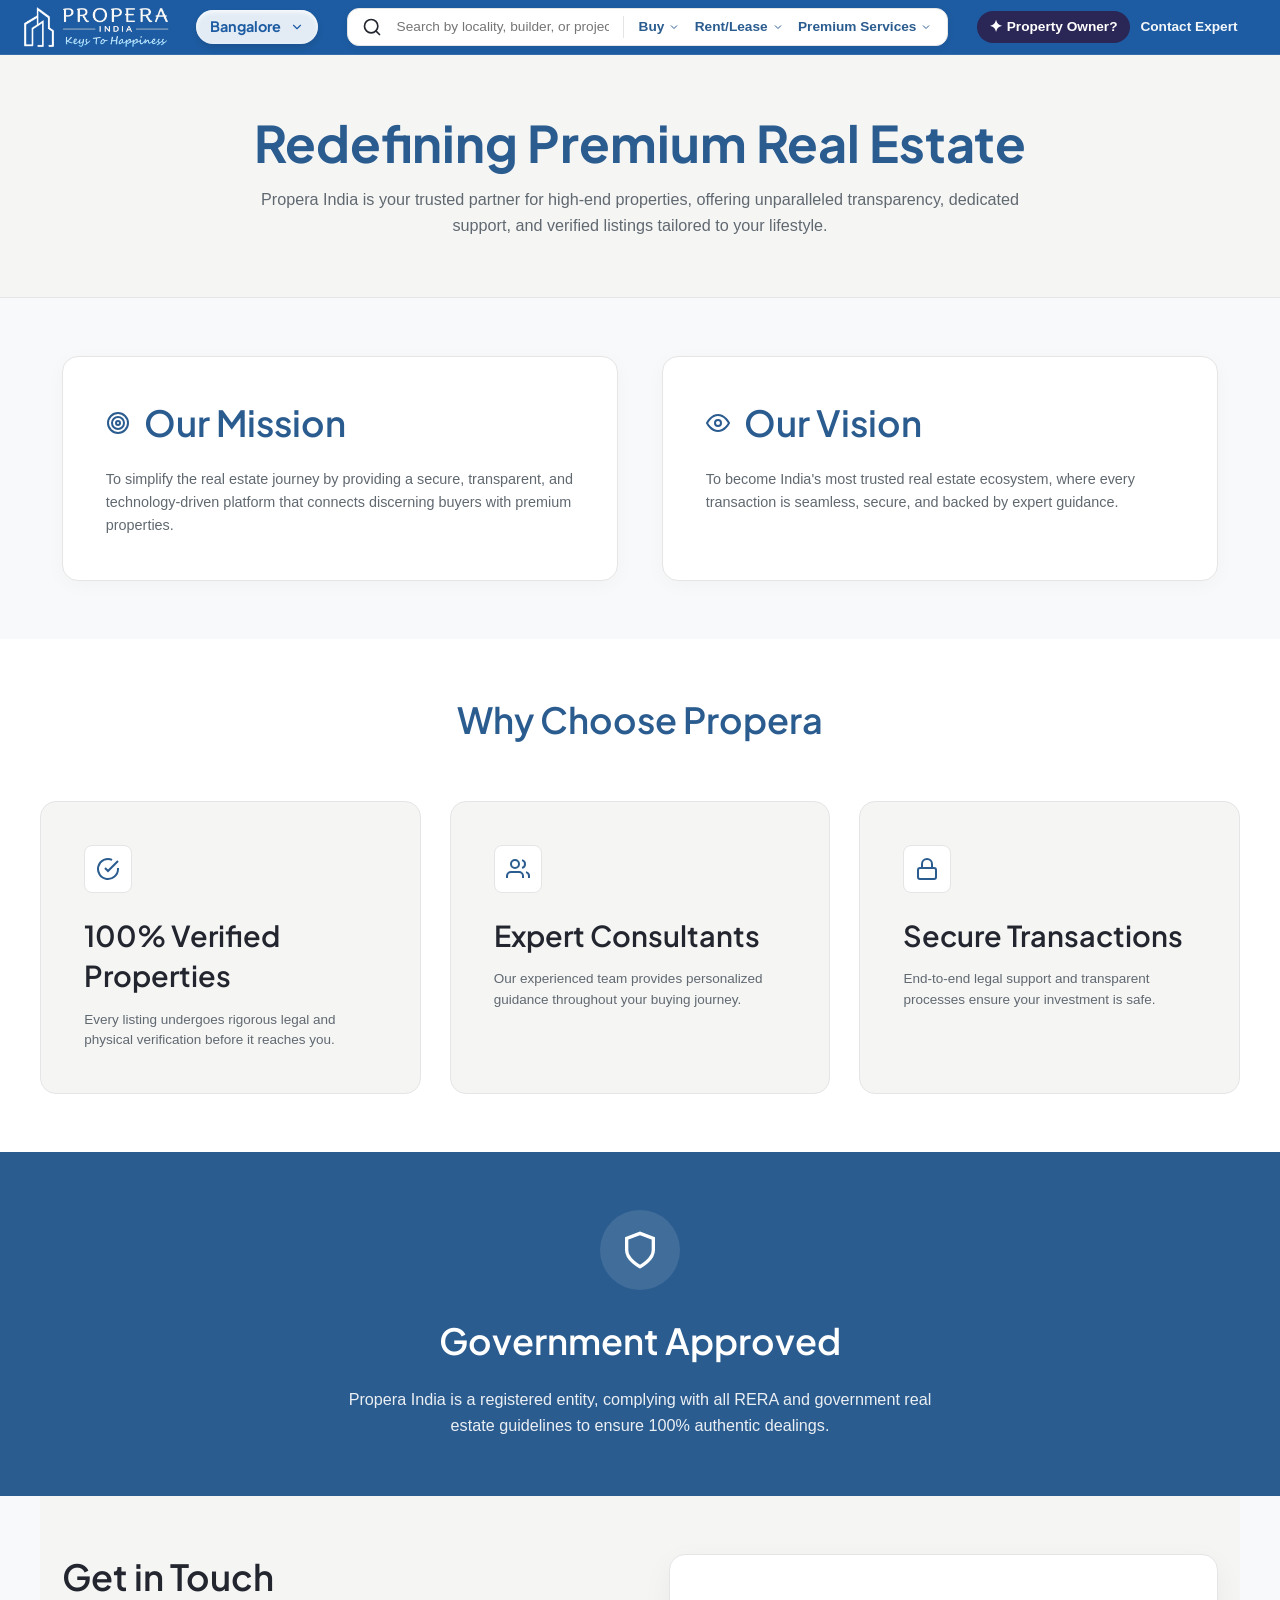
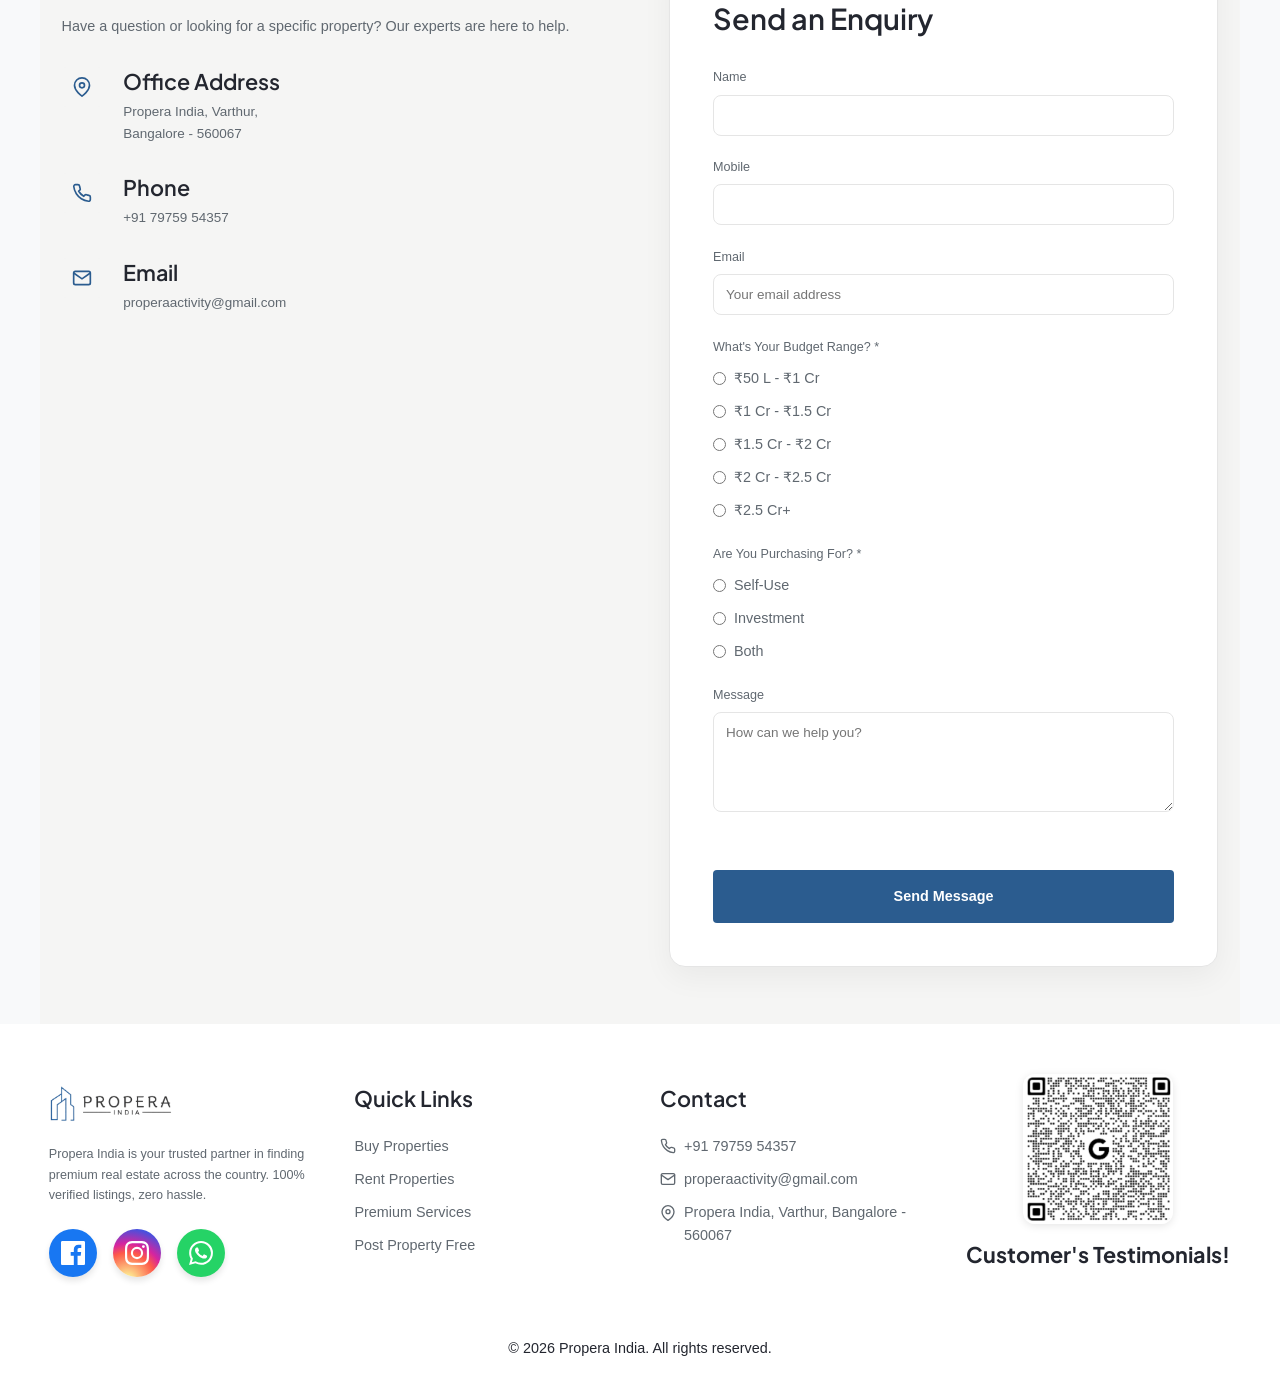
==== commit 37556aca: "..." ====
--- a/about-contact.html
+++ b/about-contact.html
@@ -46,12 +46,71 @@
             Other cities coming soon!
           </div>
         </div>
-      <nav class="nav-links">
-        <a href="search.html?intent=buy" class="nav-item">Buy</a>
-        <a href="search.html?intent=rent" class="nav-item">Rent</a>
-      </nav>
+      <div class="search-ribbon" style="flex: 1; max-width: 601px; margin: 0 1rem; display: flex; gap: 1rem; align-items: center; background: white; padding: 0.5rem 1rem; border-radius: 12px; border: 1px solid var(--color-border); box-shadow: 0 2px 8px rgba(0,0,0,0.05);">
+          <svg width="20" height="20" viewBox="0 0 24 24" fill="none" stroke="currentColor" stroke-width="2" stroke-linecap="round" stroke-linejoin="round" style="color: var(--text-muted);"><circle cx="11" cy="11" r="8"></circle><line x1="21" y1="21" x2="16.65" y2="16.65"></line></svg>
+          <input type="text" id="live-search-input" placeholder="Search by locality, builder, or project..." style="flex: 1; border: none; outline: none; font-size: 0.95rem; background: transparent; color: var(--color-3);">
+          
+          <div style="display: flex; gap: 1rem; align-items: center; border-left: 1px solid var(--color-border); padding-left: 1rem; z-index: 100;">
+              <div class="nav-dropdown">
+                <a href="#" class="nav-item" style="display:flex; align-items:center; gap:4px; color: var(--color-3); font-weight: 600;">Buy <svg width="12" height="12" viewBox="0 0 24 24" fill="none" stroke="currentColor" stroke-width="2"><polyline points="6 9 12 15 18 9"/></svg></a>
+                <div class="nav-dropdown-content" style="top: 100%; right: auto; left: 0;">
+                  <a href="search.html?intent=buy&type=apartment">Apartments</a>
+                  <a href="search.html?intent=buy&type=villa">Villas</a>
+                  <div class="nav-nested-dropdown">
+                    <a href="#">Plots <svg width="12" height="12" viewBox="0 0 24 24" fill="none" stroke="currentColor" stroke-width="2"><polyline points="9 18 15 12 9 6"/></svg></a>
+                    <div class="nav-nested-dropdown-content">
+                      <a href="search.html?intent=buy&type=plot">Residential Plot</a>
+                      <a href="search.html?intent=commercial&type=plot">Commercial land</a>
+                      <a href="search.html?intent=buy&type=plot">Agricultural Land</a>
+                    </div>
+                  </div>
+                </div>
+              </div>
+
+              <div class="nav-dropdown">
+                <a href="#" class="nav-item" style="display:flex; align-items:center; gap:4px; color: var(--color-3); font-weight: 600;">Rent/Lease <svg width="12" height="12" viewBox="0 0 24 24" fill="none" stroke="currentColor" stroke-width="2"><polyline points="6 9 12 15 18 9"/></svg></a>
+                <div class="nav-dropdown-content" style="top: 100%; right: auto; left: 0;">
+                  <div class="nav-nested-dropdown">
+                    <a href="#">Apartments <svg width="12" height="12" viewBox="0 0 24 24" fill="none" stroke="currentColor" stroke-width="2"><polyline points="9 18 15 12 9 6"/></svg></a>
+                    <div class="nav-nested-dropdown-content">
+                      <a href="search.html?intent=rent&bhk=1">1 BHK</a>
+                      <a href="search.html?intent=rent&bhk=2">2 BHK</a>
+                      <a href="search.html?intent=rent&bhk=3">3 BHK</a>
+                      <a href="search.html?intent=rent&bhk=4+">4+ BHK</a>
+                    </div>
+                  </div>
+                  <div class="nav-nested-dropdown">
+                    <a href="#">Commercial Spaces <svg width="12" height="12" viewBox="0 0 24 24" fill="none" stroke="currentColor" stroke-width="2"><polyline points="9 18 15 12 9 6"/></svg></a>
+                    <div class="nav-nested-dropdown-content">
+                      <a href="search.html?intent=commercial">Shop/Showroom</a>
+                      <a href="search.html?intent=commercial">Office Space</a>
+                      <a href="search.html?intent=commercial">Warehouse/Godown</a>
+                    </div>
+                  </div>
+                </div>
+              </div>
+
+              <div class="nav-dropdown">
+                <a href="premium-services.html" class="nav-item" style="display:flex; align-items:center; gap:4px; color: var(--color-3); font-weight: 600;">Premium Services <svg width="12" height="12" viewBox="0 0 24 24" fill="none" stroke="currentColor" stroke-width="2"><polyline points="6 9 12 15 18 9"/></svg></a>
+                <div class="nav-dropdown-content" style="top: 100%; right: auto; left: 0;">
+                  <a href="premium-services.html#home-loans">Home Loans</a>
+                  <a href="premium-services.html#legal-services">Legal Assistance</a>
+                  <a href="premium-services.html#interiors">Home Interiors</a>
+                </div>
+              </div>
+          </div>
+      </div>
       <div class="nav-actions">
-        <a href="premium-services.html" class="nav-item" style="color: white;">Premium Services</a>
+
+
+        <a href="post-property.html" class="nav-owner-cta">
+          <div class="cta-default">
+            <span class="sparkle" style="font-size:1.1rem; line-height:1;">&#10022;</span> Property Owner?
+          </div>
+          <div class="cta-hover">
+            Sell/Rent FREE &rsaquo;
+          </div>
+        </a>
         <a href="about-contact.html#contact" class="nav-item contact-expert-btn">Contact Expert</a>
       </div>
     </div>
@@ -123,37 +182,7 @@
             </div>
         </section>
 
-        <!-- Meet Experts -->
-        <section class="team-section">
-            <h2 class="section-title" style="margin-bottom: var(--space-xl);">Meet Our Experts</h2>
-            <div class="team-grid">
-                <div class="team-member">
-                    <img src="https://images.unsplash.com/photo-1560250097-0b93528c311a?auto=format&fit=crop&w=200&q=80" alt="Expert" class="team-avatar">
-                    <h4>Mukesh</h4>
-                    <p class="team-role">Senior Property Consultant</p>
-                </div>
-                <div class="team-member">
-                    <img src="https://images.unsplash.com/photo-1573496359142-b8d87734a5a2?auto=format&fit=crop&w=200&q=80" alt="Expert" class="team-avatar">
-                    <h4>Ganesh</h4>
-                    <p class="team-role">Legal Advisor</p>
-                </div>
-                <div class="team-member">
-                    <img src="https://images.unsplash.com/photo-1519085360753-af0119f7cbe7?auto=format&fit=crop&w=200&q=80" alt="Expert" class="team-avatar">
-                    <h4>Anthony</h4>
-                    <p class="team-role">Commercial Specialist</p>
-                </div>
-                <div class="team-member">
-                    <img src="https://images.unsplash.com/photo-1580489944761-15a19d654956?auto=format&fit=crop&w=200&q=80" alt="Expert" class="team-avatar">
-                    <h4>Nivethan</h4>
-                    <p class="team-role">Client Relations</p>
-                </div>
-                <div class="team-member">
-                    <img src="https://images.unsplash.com/photo-1573497019940-1c28c88b4f3e?auto=format&fit=crop&w=200&q=80" alt="Expert" class="team-avatar">
-                    <h4>Angela</h4>
-                    <p class="team-role">Property Consultant</p>
-                </div>
-            </div>
-        </section>
+
 
         <!-- Contact Section (Split Layout) -->
         <section id="contact" class="split-section" style="background: var(--color-5);">
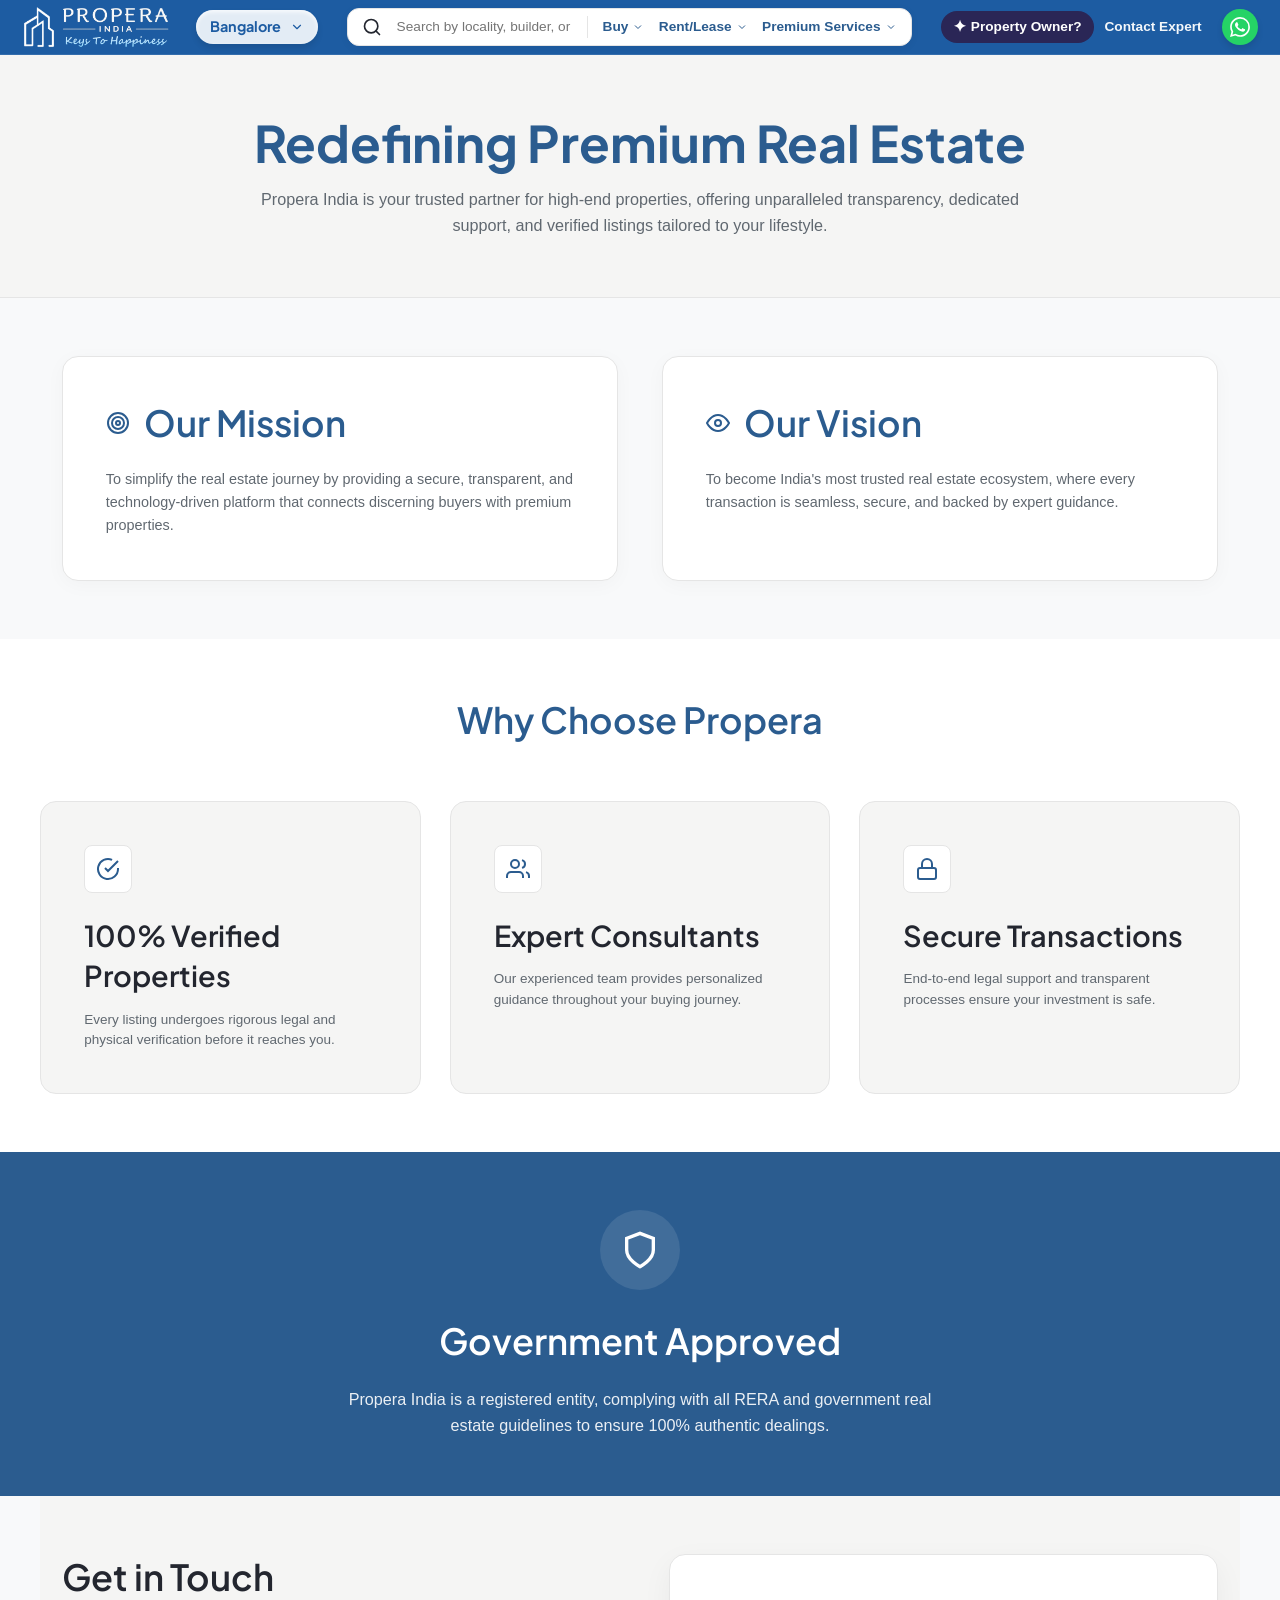
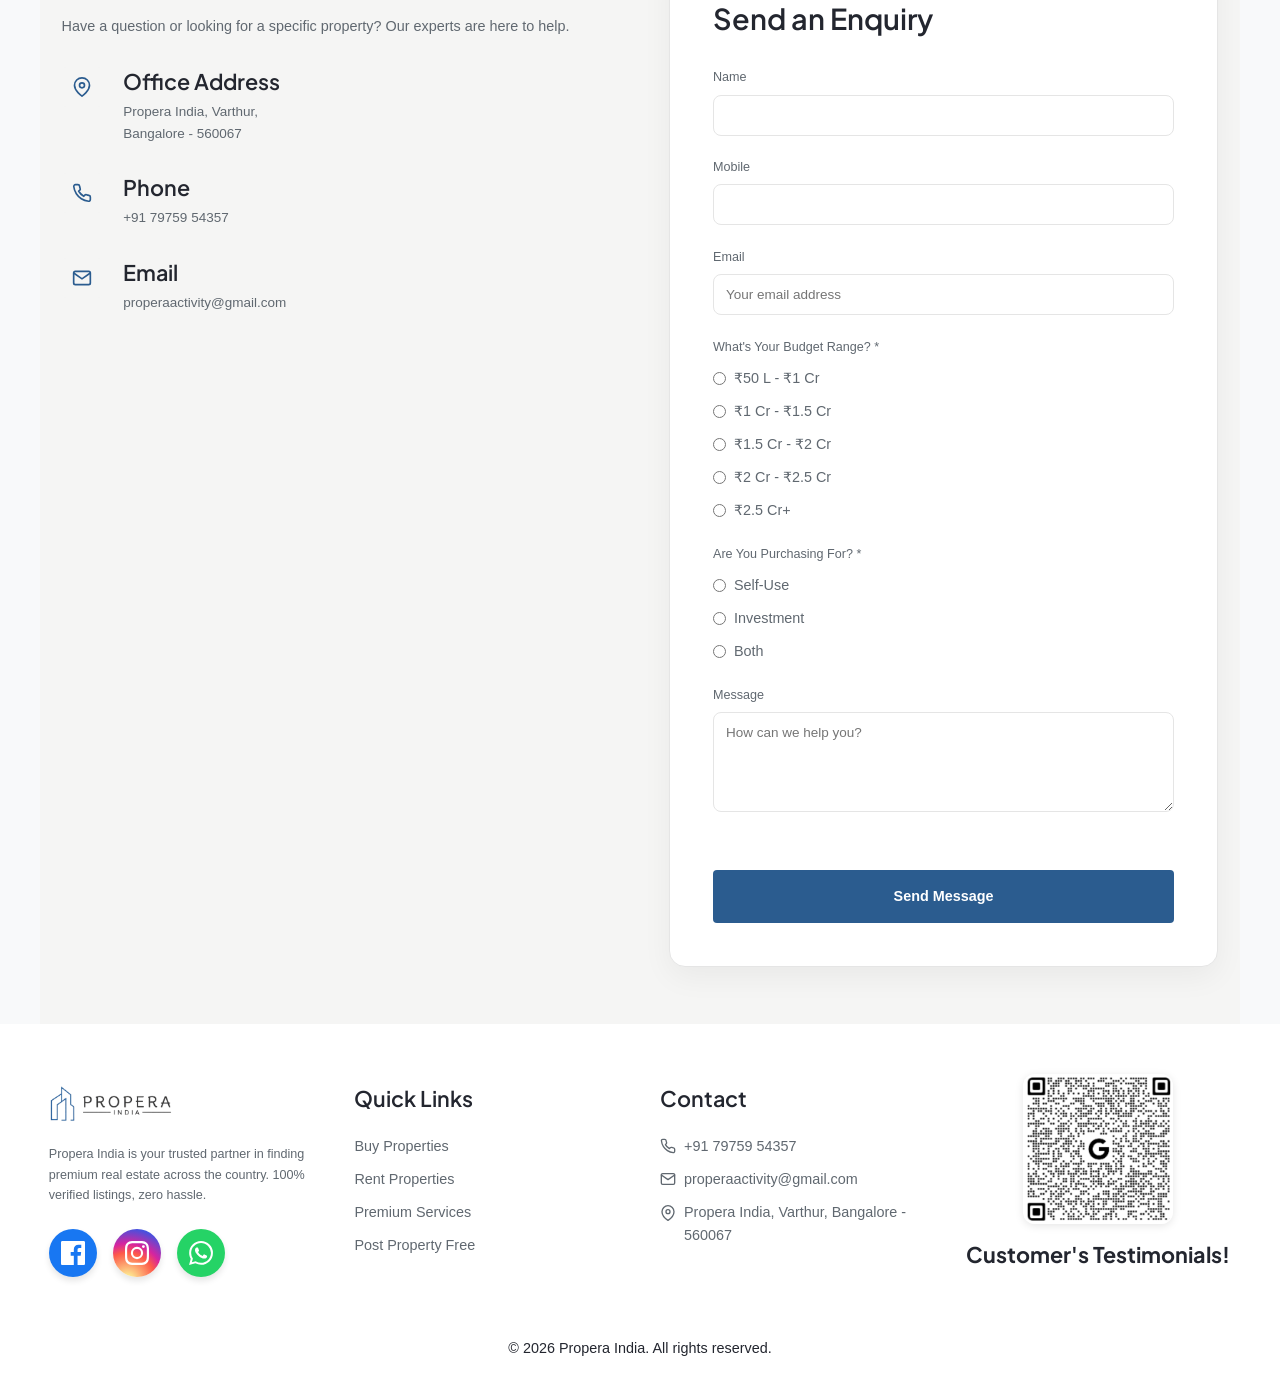
==== commit 6cd00fb5: "landing page and ribbon update" ====
--- a/about-contact.html
+++ b/about-contact.html
@@ -112,6 +112,9 @@
           </div>
         </a>
         <a href="about-contact.html#contact" class="nav-item contact-expert-btn">Contact Expert</a>
+        <a href="https://wa.me/917975954357" target="_blank" rel="noopener" class="floating-whatsapp" aria-label="Chat on WhatsApp" style="position: static; width: 36px; height: 36px; border-radius: 50%; display: flex; align-items: center; justify-content: center; background: #25D366; color: white; margin-left: 10px; box-shadow: 0 4px 6px rgba(0,0,0,0.1); transition: transform 0.2s;" onmouseover="this.style.transform='scale(1.1)'" onmouseout="this.style.transform='scale(1)'">
+          <svg class="whatsapp-icon" width="20" height="20" viewBox="0 0 24 24" fill="currentColor"><path d="M17.472 14.382c-.297-.149-1.758-.867-2.03-.967-.273-.099-.471-.148-.67.15-.197.297-.767.966-.94 1.164-.173.199-.347.223-.644.075-.297-.15-1.255-.463-2.39-1.475-.883-.788-1.48-1.761-1.653-2.059-.173-.297-.018-.458.13-.606.134-.133.298-.347.446-.52.149-.174.198-.298.298-.497.099-.198.05-.371-.025-.52-.075-.149-.669-1.612-.916-2.207-.242-.579-.487-.5-.669-.51a12.8 12.8 0 0 0-.57-.01c-.198 0-.52.074-.792.372-.272.297-1.04 1.016-1.04 2.479 0 1.462 1.065 2.875 1.213 3.074.149.198 2.096 3.2 5.077 4.487.709.306 1.262.489 1.694.625.712.227 1.36.195 1.871.118.571-.085 1.758-.719 2.006-1.413.248-.694.248-1.289.173-1.413-.074-.124-.272-.198-.57-.347m-5.421 7.403h-.004a9.87 9.87 0 0 1-5.031-1.378l-.361-.214-3.741.982.998-3.648-.235-.374a9.86 9.86 0 0 1-1.51-5.26c.001-5.45 4.436-9.884 9.888-9.884 2.64 0 5.122 1.03 6.988 2.898a9.825 9.825 0 0 1 2.893 6.994c-.003 5.45-4.437 9.884-9.885 9.884m8.413-18.297A11.815 11.815 0 0 0 12.05 0C5.495 0 .16 5.335.157 11.892c0 2.096.547 4.142 1.588 5.945L.057 24l6.305-1.654a11.882 11.882 0 0 0 5.683 1.448h.005c6.554 0 11.89-5.335 11.893-11.893a11.821 11.821 0 0 0-3.48-8.413z"/></svg>
+        </a>
       </div>
     </div>
   </header>
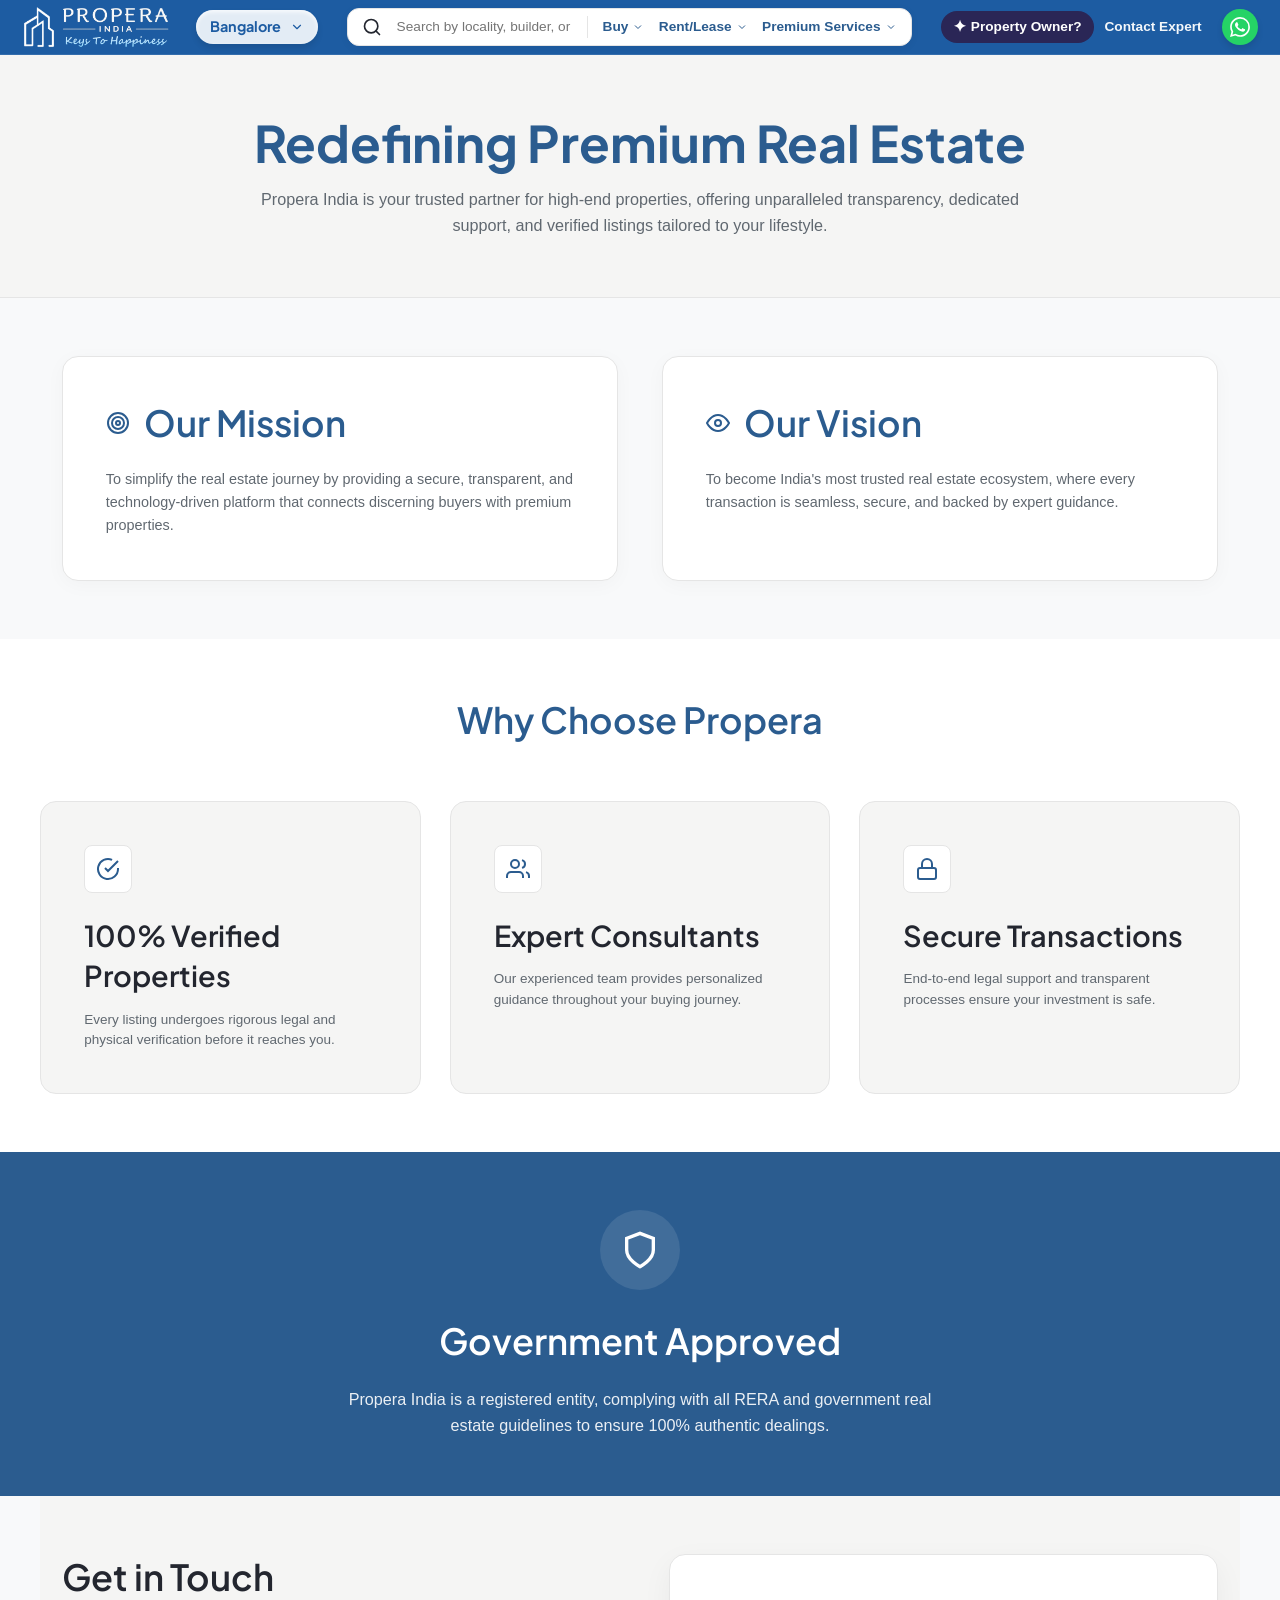
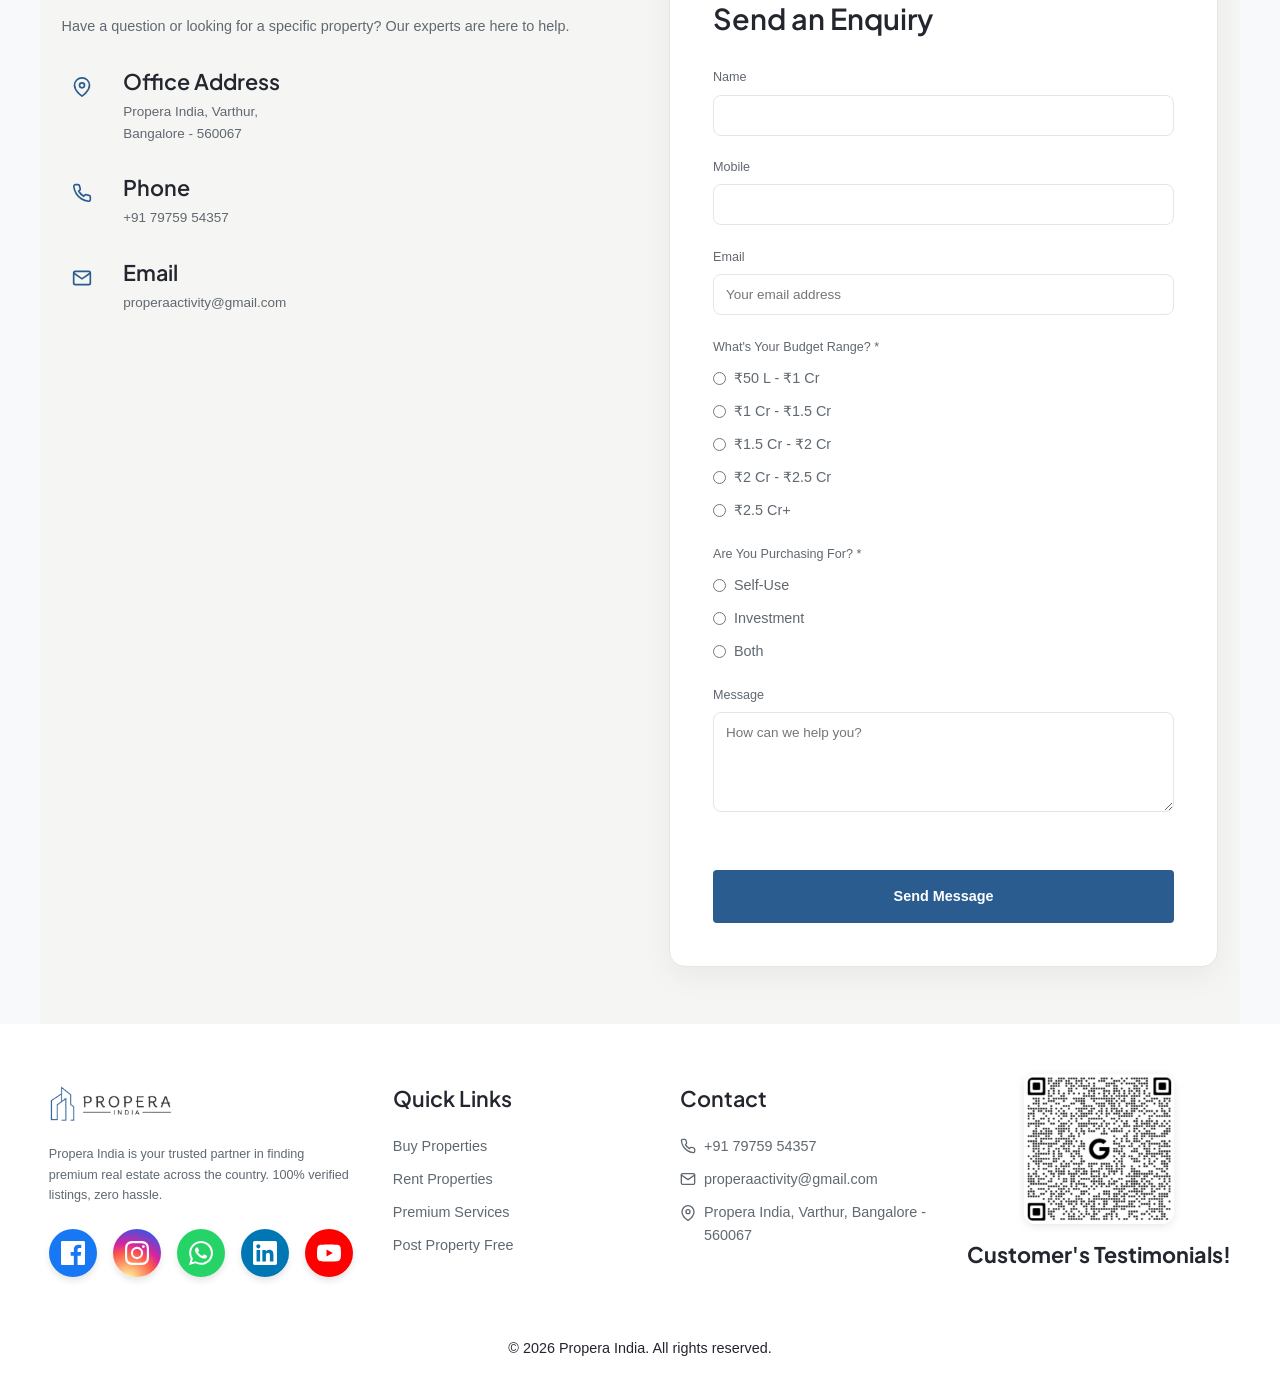
==== commit 2f48d891: "about and search" ====
--- a/about-contact.html
+++ b/about-contact.html
@@ -1,6 +1,9 @@
 <!DOCTYPE html>
 <html lang="en">
 <head>
+    <!-- Favicon for Browser Tab and SEO -->
+    <link rel="icon" type="image/png" href="assets/Picture3.png">
+    <link rel="apple-touch-icon" href="assets/Picture3.png">
     <meta charset="UTF-8">
     <meta name="viewport" content="width=device-width, initial-scale=1.0">
     <title>About Us & Contact - Propera India</title>
@@ -288,6 +291,12 @@
             <a href="https://wa.me/917975954357" target="_blank" rel="noopener" style="display: flex; align-items: center; justify-content: center; width: 48px; height: 48px; background: #25D366; color: white; border-radius: 50%; text-decoration: none; transition: transform 0.2s; box-shadow: 0 4px 6px rgba(0,0,0,0.1);" onmouseover="this.style.transform='scale(1.15)'" onmouseout="this.style.transform='scale(1)'" aria-label="WhatsApp">
               <svg width="24" height="24" fill="currentColor" viewBox="0 0 24 24"><path d="M17.472 14.382c-.297-.149-1.758-.867-2.03-.967-.273-.099-.471-.148-.67.15-.197.297-.767.966-.94 1.164-.173.199-.347.223-.644.075-.297-.15-1.255-.463-2.39-1.475-.883-.788-1.48-1.761-1.653-2.059-.173-.297-.018-.458.13-.606.134-.133.298-.347.446-.52.149-.174.198-.298.298-.497.099-.198.05-.371-.025-.52-.075-.149-.669-1.612-.916-2.207-.242-.579-.487-.5-.669-.51a12.8 12.8 0 0 0-.57-.01c-.198 0-.52.074-.792.372-.272.297-1.04 1.016-1.04 2.479 0 1.462 1.065 2.875 1.213 3.074.149.198 2.096 3.2 5.077 4.487.709.306 1.262.489 1.694.625.712.227 1.36.195 1.871.118.571-.085 1.758-.719 2.006-1.413.248-.694.248-1.289.173-1.413-.074-.124-.272-.198-.57-.347m-5.421 7.403h-.004a9.87 9.87 0 0 1-5.031-1.378l-.361-.214-3.741.982.998-3.648-.235-.374a9.86 9.86 0 0 1-1.51-5.26c.001-5.45 4.436-9.884 9.888-9.884 2.64 0 5.122 1.03 6.988 2.898a9.825 9.825 0 0 1 2.893 6.994c-.003 5.45-4.437 9.884-9.885 9.884m8.413-18.297A11.815 11.815 0 0 0 12.05 0C5.495 0 .16 5.335.157 11.892c0 2.096.547 4.142 1.588 5.945L.057 24l6.305-1.654a11.882 11.882 0 0 0 5.683 1.448h.005c6.554 0 11.89-5.335 11.893-11.893a11.821 11.821 0 0 0-3.48-8.413z"/></svg>
             </a>
+            <a href="https://www.linkedin.com/in/propera-activity-21a532410/" target="_blank" rel="noopener" style="display: flex; align-items: center; justify-content: center; width: 48px; height: 48px; background: #0077b5; color: white; border-radius: 50%; text-decoration: none; transition: transform 0.2s; box-shadow: 0 4px 6px rgba(0,0,0,0.1);" onmouseover="this.style.transform='scale(1.15)'" onmouseout="this.style.transform='scale(1)'" aria-label="LinkedIn">
+              <svg width="24" height="24" fill="currentColor" viewBox="0 0 24 24"><path d="M20.447 20.452h-3.554v-5.569c0-1.328-.027-3.037-1.852-3.037-1.853 0-2.136 1.445-2.136 2.939v5.667H9.351V9h3.414v1.561h.046c.477-.9 1.637-1.85 3.37-1.85 3.601 0 4.267 2.37 4.267 5.455v6.286zM5.337 7.433c-1.144 0-2.063-.926-2.063-2.065 0-1.138.92-2.063 2.063-2.063 1.14 0 2.064.925 2.064 2.063 0 1.139-.925 2.065-2.064 2.065zm1.782 13.019H3.555V9h3.564v11.452zM22.225 0H1.771C.792 0 0 .774 0 1.729v20.542C0 23.227.792 24 1.771 24h20.451C23.2 24 24 23.227 24 22.271V1.729C24 .774 23.2 0 22.222 0h.003z"/></svg>
+            </a>
+            <a href="https://www.youtube.com/@ProperaIndiaOfficial" target="_blank" rel="noopener" style="display: flex; align-items: center; justify-content: center; width: 48px; height: 48px; background: #FF0000; color: white; border-radius: 50%; text-decoration: none; transition: transform 0.2s; box-shadow: 0 4px 6px rgba(0,0,0,0.1);" onmouseover="this.style.transform='scale(1.15)'" onmouseout="this.style.transform='scale(1)'" aria-label="YouTube">
+              <svg width="24" height="24" fill="currentColor" viewBox="0 0 24 24"><path d="M23.498 6.186a3.016 3.016 0 0 0-2.122-2.136C19.505 3.5 12 3.5 12 3.5s-7.505 0-9.377.55a3.016 3.016 0 0 0-2.122 2.136C0 8.07 0 12 0 12s0 3.93.498 5.814a3.016 3.016 0 0 0 2.122 2.136c1.871.55 9.377.55 9.377.55s7.505 0 9.377-.55a3.016 3.016 0 0 0 2.122-2.136C24 15.93 24 12 24 12s0-3.93-.502-5.814zM9.545 15.568V8.432L15.818 12l-6.273 3.568z"/></svg>
+            </a>
           </div>
         </div>
       </div>
@@ -328,4 +337,4 @@
   </footer>
 
   
-</body>+</body>
